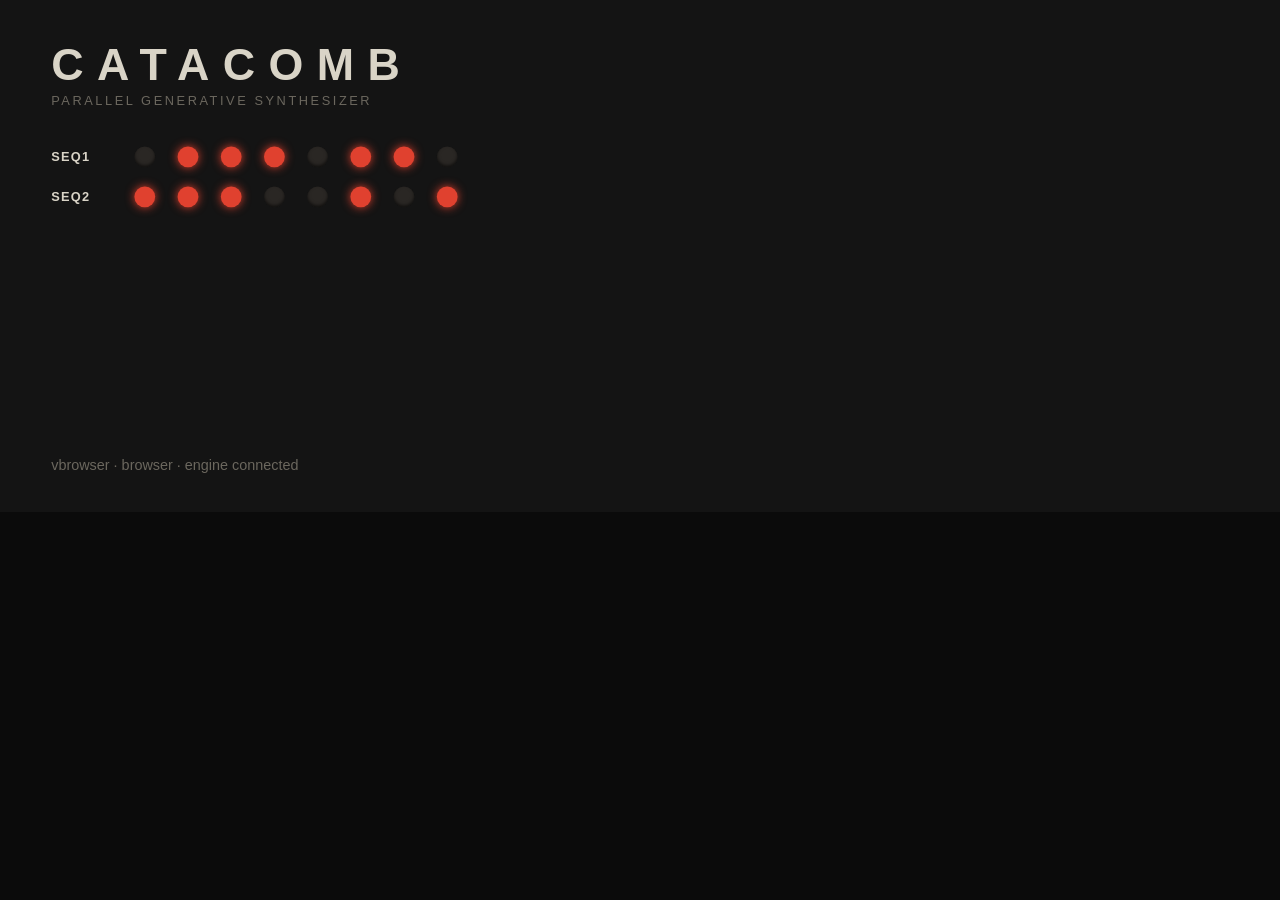
==== ui/index.html @ f850d0b9 "Catacomb M0+M1: AU skeleton, sequencer engine and panel combos with tests Co-Authored-By: Claude Opu" ====
<!doctype html>
<html lang="en">
<head>
  <meta charset="utf-8">
  <meta name="viewport" content="width=device-width, initial-scale=1">
  <title>Catacomb</title>
  <link rel="stylesheet" href="style.css">
</head>
<body>
  <main id="panel">
    <header>
      <h1>CATACOMB</h1>
      <p class="sub">parallel generative synthesizer</p>
    </header>
    <section class="bits">
      <div class="row"><span class="label">SEQ1</span><div class="leds" id="seq1"></div></div>
      <div class="row"><span class="label">SEQ2</span><div class="leds" id="seq2"></div></div>
    </section>
    <footer id="status">connecting…</footer>
  </main>
  <script type="module" src="src/main.js"></script>
</body>
</html>
---- ui/style.css ----
:root {
  --panel: #141414;
  --ink: #d9d4c7;
  --dim: #6b675e;
  --led-off: #2a2724;
  --led-on: #e0412f;
}

html, body {
  margin: 0;
  height: 100%;
  background: #0b0b0b;
  color: var(--ink);
  font-family: "Helvetica Neue", Arial, sans-serif;
  overflow: hidden;
}

/* The panel is laid out at 1600 × 640 and scaled to the window (main.js). */
#panel {
  position: absolute;
  left: 0;
  top: 0;
  width: 1600px;
  height: 640px;
  transform-origin: 0 0;
  background: var(--panel);
  box-sizing: border-box;
  padding: 48px 64px;
  display: flex;
  flex-direction: column;
  gap: 48px;
}

h1 {
  margin: 0;
  font-size: 56px;
  letter-spacing: 0.3em;
  font-weight: 800;
}

.sub {
  margin: 4px 0 0;
  color: var(--dim);
  letter-spacing: 0.2em;
  text-transform: uppercase;
}

.bits { display: flex; flex-direction: column; gap: 24px; }
.row { display: flex; align-items: center; gap: 24px; }
.label { width: 80px; font-weight: 700; letter-spacing: 0.1em; }
.leds { display: flex; gap: 28px; }
.led {
  width: 26px;
  height: 26px;
  border-radius: 50%;
  background: var(--led-off);
  box-shadow: inset 0 -2px 4px rgba(0, 0, 0, 0.6);
}
.led.on { background: var(--led-on); box-shadow: 0 0 12px var(--led-on); }

footer { margin-top: auto; color: var(--dim); font-size: 18px; }
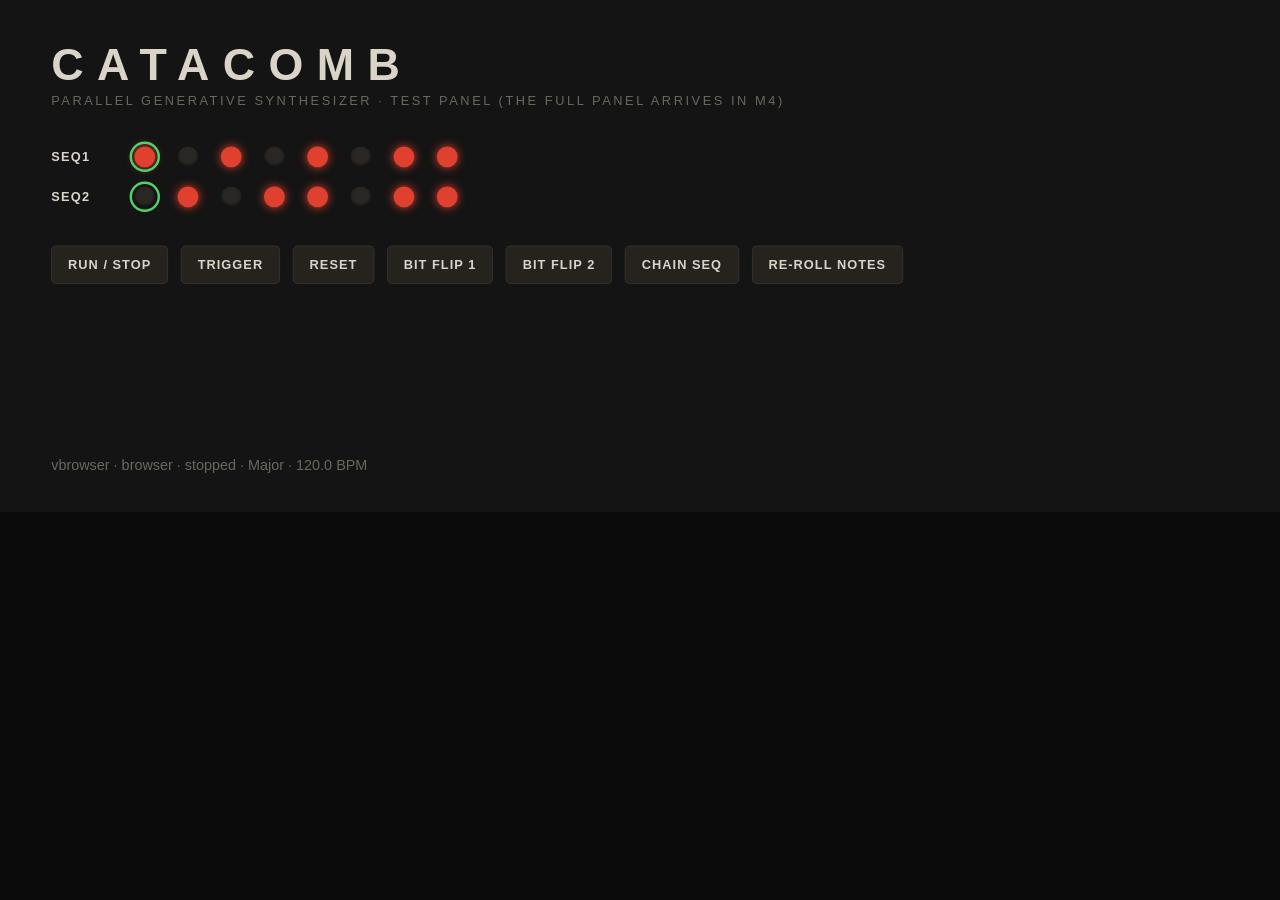
==== commit 80de1bbc: "M3: plugin layer — host parameters, clock locked to Logic's grid, MIDI, saved state - Every engine k" ====
--- a/ui/index.html
+++ b/ui/index.html
@@ -10,11 +10,20 @@
   <main id="panel">
     <header>
       <h1>CATACOMB</h1>
-      <p class="sub">parallel generative synthesizer</p>
+      <p class="sub">parallel generative synthesizer · test panel (the full panel arrives in M4)</p>
     </header>
     <section class="bits">
       <div class="row"><span class="label">SEQ1</span><div class="leds" id="seq1"></div></div>
       <div class="row"><span class="label">SEQ2</span><div class="leds" id="seq2"></div></div>
+    </section>
+    <section class="buttons">
+      <button data-button="RunStop">RUN / STOP</button>
+      <button data-button="Trigger">TRIGGER</button>
+      <button data-button="Reset">RESET</button>
+      <button data-button="Flip1">BIT FLIP 1</button>
+      <button data-button="Flip2">BIT FLIP 2</button>
+      <button data-button="Chain">CHAIN SEQ</button>
+      <button data-action="reroll">RE-ROLL NOTES</button>
     </section>
     <footer id="status">connecting…</footer>
   </main>
--- a/ui/style.css
+++ b/ui/style.css
@@ -59,3 +59,19 @@
 .led.on { background: var(--led-on); box-shadow: 0 0 12px var(--led-on); }
 
 footer { margin-top: auto; color: var(--dim); font-size: 18px; }
+
+.led.play { outline: 3px solid #4fd16b; outline-offset: 3px; }
+.led.out { opacity: 0.25; }
+
+.buttons { display: flex; gap: 16px; flex-wrap: wrap; }
+.buttons button {
+  font: 700 16px "Helvetica Neue", Arial, sans-serif;
+  letter-spacing: 0.08em;
+  color: var(--ink);
+  background: #26231f;
+  border: 1px solid #3a3631;
+  border-radius: 6px;
+  padding: 14px 20px;
+  cursor: pointer;
+}
+.buttons button:active { background: #3a3631; }
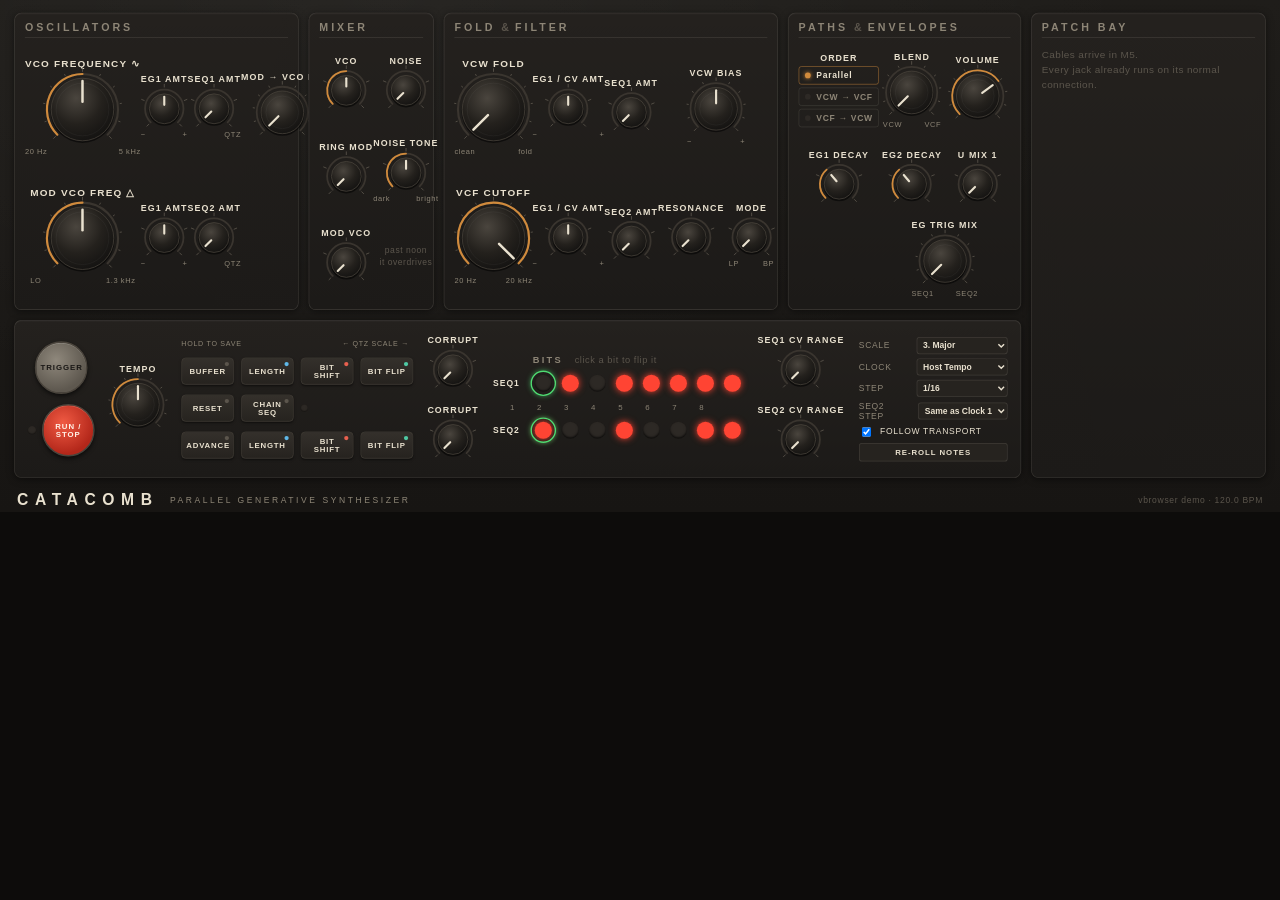
==== commit edb4df5c: "M4: the panel — knobs, ORDER, sequencer keys with hardware combos, LED feedback Own basalt-and-bone " ====
--- a/ui/index.html
+++ b/ui/index.html
@@ -7,25 +7,138 @@
   <link rel="stylesheet" href="style.css">
 </head>
 <body>
+  <!--
+    The panel is laid out at 1800 × 720 and scaled to the window (main.js).
+    Controls are declared here and built by main.js:
+      data-param  a host parameter id (Params.h / Parameters.h)
+      data-size   L / M / S knob
+      data-lo/hi  scale legends under the knob
+  -->
   <main id="panel">
-    <header>
-      <h1>CATACOMB</h1>
-      <p class="sub">parallel generative synthesizer · test panel (the full panel arrives in M4)</p>
-    </header>
-    <section class="bits">
-      <div class="row"><span class="label">SEQ1</span><div class="leds" id="seq1"></div></div>
-      <div class="row"><span class="label">SEQ2</span><div class="leds" id="seq2"></div></div>
+    <div class="top">
+      <section class="sec osc">
+        <h2>Oscillators</h2>
+        <div class="grid osc-grid">
+          <div class="ctl" data-param="vcoFreq" data-size="L" data-label="VCO Frequency ∿" data-lo="20 Hz" data-hi="5 kHz"></div>
+          <div class="ctl" data-param="vcoEg1Amt" data-size="S" data-label="EG1 Amt" data-lo="−" data-hi="+"></div>
+          <div class="ctl" data-param="vcoSeq1Amt" data-size="S" data-label="SEQ1 Amt" data-hi="QTZ"></div>
+          <div class="ctl" data-param="fmAmt" data-size="M" data-label="Mod → VCO FM"></div>
+          <div class="ctl" data-param="mvcoFreq" data-size="L" data-label="Mod VCO Freq △" data-lo="LO" data-hi="1.3 kHz"></div>
+          <div class="ctl" data-param="mvcoEg1Amt" data-size="S" data-label="EG1 Amt" data-lo="−" data-hi="+"></div>
+          <div class="ctl" data-param="mvcoSeq2Amt" data-size="S" data-label="SEQ2 Amt" data-hi="QTZ"></div>
+          <div class="spacer"></div>
+        </div>
+      </section>
+
+      <section class="sec mix">
+        <h2>Mixer</h2>
+        <div class="grid mix-grid">
+          <div class="ctl" data-param="vcoLvl" data-size="S" data-label="VCO"></div>
+          <div class="ctl" data-param="noiseLvl" data-size="S" data-label="Noise"></div>
+          <div class="ctl" data-param="ringLvl" data-size="S" data-label="Ring Mod"></div>
+          <div class="ctl" data-param="noiseTone" data-size="S" data-label="Noise Tone" data-lo="dark" data-hi="bright"></div>
+          <div class="ctl" data-param="mvcoLvl" data-size="S" data-label="Mod VCO"></div>
+          <div class="note">past noon<br>it overdrives</div>
+        </div>
+      </section>
+
+      <section class="sec shape">
+        <h2>Fold <span class="amp">&amp;</span> Filter</h2>
+        <div class="grid shape-grid">
+          <div class="ctl" data-param="fold" data-size="L" data-label="VCW Fold" data-lo="clean" data-hi="fold"></div>
+          <div class="ctl" data-param="foldEg1Amt" data-size="S" data-label="EG1 / CV Amt" data-lo="−" data-hi="+"></div>
+          <div class="ctl" data-param="foldSeq1Amt" data-size="S" data-label="SEQ1 Amt"></div>
+          <div class="ctl" data-param="bias" data-size="M" data-label="VCW Bias" data-lo="−" data-hi="+"></div>
+          <div class="ctl" data-param="cutoff" data-size="L" data-label="VCF Cutoff" data-lo="20 Hz" data-hi="20 kHz"></div>
+          <div class="ctl" data-param="cutoffEg1Amt" data-size="S" data-label="EG1 / CV Amt" data-lo="−" data-hi="+"></div>
+          <div class="ctl" data-param="cutoffSeq2Amt" data-size="S" data-label="SEQ2 Amt"></div>
+          <div class="pair">
+            <div class="ctl" data-param="resonance" data-size="S" data-label="Resonance"></div>
+            <div class="ctl" data-param="filterMode" data-size="S" data-label="Mode" data-lo="LP" data-hi="BP"></div>
+          </div>
+        </div>
+      </section>
+
+      <section class="sec out">
+        <h2>Paths <span class="amp">&amp;</span> Envelopes</h2>
+        <div class="grid out-grid">
+          <div class="order" data-param="order" title="ORDER: how the wavefolder (VCW) and filter (VCF) paths are joined">
+            <div class="order-title">Order</div>
+          </div>
+          <div class="ctl" data-param="blend" data-size="M" data-label="Blend" data-lo="VCW" data-hi="VCF"></div>
+          <div class="ctl" data-param="volume" data-size="M" data-label="Volume"></div>
+          <div class="ctl" data-param="eg1Decay" data-size="S" data-label="EG1 Decay"></div>
+          <div class="ctl" data-param="eg2Decay" data-size="S" data-label="EG2 Decay"></div>
+          <div class="ctl" data-param="umix1Lvl" data-size="S" data-label="U Mix 1"></div>
+          <div class="ctl wide" data-param="egTrigMix" data-size="M" data-label="EG Trig Mix" data-lo="SEQ1" data-hi="SEQ2"></div>
+        </div>
+      </section>
+    </div>
+
+    <section class="sec seq">
+      <div class="transport">
+        <button class="pad round" data-button="Trigger" title="TRIGGER: fire both envelopes">Trigger</button>
+        <div class="run">
+          <span class="lamp" id="runLamp"></span>
+          <button class="pad round red" data-button="RunStop" title="RUN / STOP the sequencers (they don't reset)">Run / Stop</button>
+        </div>
+      </div>
+      <div class="ctl tempo" data-param="tempo" data-size="M" data-label="Tempo"></div>
+
+      <div class="keys">
+        <div class="keys-head"><span>hold to save</span><span class="qtz">← qtz scale →</span></div>
+        <button class="key" data-button="Buffer" title="BUFFER: tap to recall the saved pattern, hold 1 s to save. Hold with RESET 1 s to clear.">Buffer</button>
+        <button class="key c1" data-button="Length1" title="LENGTH 1: shorten SEQ1 (8 → 1 → 8). + RESET: back to 8. With BIT SHIFT 1: previous scale.">Length</button>
+        <button class="key c2" data-button="Shift1" title="BIT SHIFT 1: rotate SEQ1 right. Hold as a modifier: + RESET undo, + ADVANCE move the write head, + LENGTH / BIT FLIP change the scale.">Bit Shift</button>
+        <button class="key c3" data-button="Flip1" title="BIT FLIP 1: flip SEQ1's bit at the write head (hold: every step).">Bit Flip</button>
+        <button class="key" data-button="Reset" title="RESET: both play heads to bit 1">Reset</button>
+        <button class="key" data-button="Chain" title="CHAIN SEQ: one 16-step loop">Chain Seq</button>
+        <span class="lamp small" id="chainLamp"></span>
+        <span></span>
+        <button class="key" data-button="Advance" title="ADVANCE: step both heads (while stopped)">Advance</button>
+        <button class="key c1" data-button="Length2" title="LENGTH 2: shorten SEQ2. With BIT SHIFT 2: slower clock division.">Length</button>
+        <button class="key c2" data-button="Shift2" title="BIT SHIFT 2: rotate SEQ2 right (chained: offset SEQ2's play head).">Bit Shift</button>
+        <button class="key c3" data-button="Flip2" title="BIT FLIP 2: flip SEQ2's bit at the write head. With BIT SHIFT 2: faster clock division.">Bit Flip</button>
+      </div>
+
+      <div class="stack">
+        <div class="ctl" data-param="corrupt1" data-size="S" data-label="Corrupt"></div>
+        <div class="ctl" data-param="corrupt2" data-size="S" data-label="Corrupt"></div>
+      </div>
+
+      <div class="bits">
+        <div class="bits-title">Bits <span class="hint">click a bit to flip it</span></div>
+        <div class="bit-row"><span class="row-name">SEQ1</span><div class="leds" id="leds1"></div></div>
+        <div class="bit-nums"><span></span><div class="nums"><i>1</i><i>2</i><i>3</i><i>4</i><i>5</i><i>6</i><i>7</i><i>8</i></div></div>
+        <div class="bit-row"><span class="row-name">SEQ2</span><div class="leds" id="leds2"></div></div>
+      </div>
+
+      <div class="stack">
+        <div class="ctl" data-param="cvRange1" data-size="S" data-label="SEQ1 CV Range"></div>
+        <div class="ctl" data-param="cvRange2" data-size="S" data-label="SEQ2 CV Range"></div>
+      </div>
+
+      <div class="settings">
+        <label>Scale <select id="scale"></select></label>
+        <label>Clock <select data-param="clockSource"></select></label>
+        <label>Step <select data-param="clockDiv"></select></label>
+        <label>SEQ2 step <select data-param="clock2Div"></select></label>
+        <label class="check"><input type="checkbox" data-param="followTransport"> Follow transport</label>
+        <button class="small-btn" id="reroll" title="New random voltages for every bit that's on (rhythm kept)">Re-roll notes</button>
+      </div>
     </section>
-    <section class="buttons">
-      <button data-button="RunStop">RUN / STOP</button>
-      <button data-button="Trigger">TRIGGER</button>
-      <button data-button="Reset">RESET</button>
-      <button data-button="Flip1">BIT FLIP 1</button>
-      <button data-button="Flip2">BIT FLIP 2</button>
-      <button data-button="Chain">CHAIN SEQ</button>
-      <button data-action="reroll">RE-ROLL NOTES</button>
-    </section>
-    <footer id="status">connecting…</footer>
+
+    <aside class="sec bay">
+      <h2>Patch Bay</h2>
+      <p class="bay-note">Cables arrive in M5.<br>Every jack already runs on its normal connection.</p>
+    </aside>
+
+    <footer>
+      <span class="brand">CATACOMB</span>
+      <span class="tag">parallel generative synthesizer</span>
+      <span id="status"></span>
+    </footer>
+    <div id="readout" hidden></div>
   </main>
   <script type="module" src="src/main.js"></script>
 </body>
--- a/ui/style.css
+++ b/ui/style.css
@@ -1,77 +1,315 @@
+/* Catacomb — a basalt slab with bone-white engraving. Laid out at 1800 × 720 and
+   scaled to the window by main.js. */
+
 :root {
-  --panel: #141414;
-  --ink: #d9d4c7;
-  --dim: #6b675e;
-  --led-off: #2a2724;
-  --led-on: #e0412f;
+  --bg: #0d0c0b;
+  --slab: #1c1a18;
+  --slab-hi: #24211e;
+  --ink: #e9e1cf;
+  --dim: #8d8576;
+  --faint: #5b554c;
+  --line: rgba(233, 225, 207, 0.13);
+  --accent: #d08a3c;
+  --led-off: #2d2925;
+  --led-red: #ff4433;
+  --led-green: #4fdc72;
+  --led-amber: #ffb340;
+  --cond: "Avenir Next Condensed", "DIN Condensed", "Helvetica Neue", Arial, sans-serif;
 }
 
 html, body {
   margin: 0;
   height: 100%;
-  background: #0b0b0b;
-  color: var(--ink);
-  font-family: "Helvetica Neue", Arial, sans-serif;
+  background: var(--bg);
+  color: var(--ink);
+  font-family: var(--cond);
   overflow: hidden;
-}
-
-/* The panel is laid out at 1600 × 640 and scaled to the window (main.js). */
+  user-select: none;
+  -webkit-user-select: none;
+}
+
 #panel {
   position: absolute;
   left: 0;
   top: 0;
-  width: 1600px;
-  height: 640px;
+  width: 1800px;
+  height: 720px;
   transform-origin: 0 0;
-  background: var(--panel);
   box-sizing: border-box;
-  padding: 48px 64px;
+  padding: 18px 20px 0;
+  background:
+    radial-gradient(ellipse at 30% 0%, rgba(255, 255, 255, 0.04), transparent 60%),
+    linear-gradient(180deg, #1f1d1a, #171513);
+  display: grid;
+  grid-template-columns: 1fr 330px;
+  grid-template-rows: 418px 1fr 34px;
+  grid-template-areas: "top bay" "seq bay" "foot foot";
+  gap: 14px 14px;
+}
+
+/* ---- Sections ---------------------------------------------------------------------- */
+.top { grid-area: top; display: flex; gap: 14px; }
+.sec {
+  background: linear-gradient(180deg, var(--slab-hi), var(--slab));
+  border: 1px solid var(--line);
+  border-radius: 10px;
+  box-shadow: inset 0 1px 0 rgba(255, 255, 255, 0.04), 0 2px 10px rgba(0, 0, 0, 0.5);
+  padding: 10px 14px 12px;
+  box-sizing: border-box;
+  position: relative;
+}
+h2 {
+  margin: 0 0 6px;
+  font-size: 15px;
+  font-weight: 700;
+  letter-spacing: 0.28em;
+  text-transform: uppercase;
+  color: var(--dim);
+  border-bottom: 1px solid var(--line);
+  padding-bottom: 6px;
+}
+h2 .amp { letter-spacing: 0; color: var(--faint); }
+
+.osc { width: 400px; }
+.mix { width: 176px; }
+.shape { width: 470px; }
+.out { flex: 1; }
+
+.grid { display: grid; align-items: center; justify-items: center; }
+.osc-grid { grid-template-columns: 1.6fr 1fr 1fr 1.2fr; grid-template-rows: 1fr 1fr; height: 362px; }
+.mix-grid { grid-template-columns: 1fr 1fr; grid-template-rows: repeat(3, 1fr); height: 362px; }
+.shape-grid { grid-template-columns: 1.6fr 1fr 1fr 1.2fr; grid-template-rows: 1fr 1fr; height: 362px; }
+.out-grid { grid-template-columns: 1fr 1fr 1fr; grid-template-rows: 1.2fr 1fr 1fr; height: 362px; }
+.out-grid .wide { grid-column: 2 / span 2; }
+.pair { display: flex; gap: 6px; }
+.note { font-size: 12px; color: var(--faint); text-align: center; letter-spacing: 0.06em; line-height: 1.3; }
+
+/* ---- Knobs --------------------------------------------------------------------------- */
+.ctl { display: flex; flex-direction: column; align-items: center; gap: 2px; }
+.ctl .label {
+  font-size: 12.5px;
+  font-weight: 600;
+  letter-spacing: 0.12em;
+  text-transform: uppercase;
+  white-space: nowrap;
+}
+.ctl[data-size="L"] .label { font-size: 14px; }
+.knob { position: relative; cursor: ns-resize; touch-action: none; }
+.knob svg { display: block; overflow: visible; }
+.knob .track { fill: none; stroke: #3a352f; stroke-linecap: round; }
+.knob .value { fill: none; stroke: var(--accent); stroke-linecap: round; }
+.knob .tick { stroke: var(--faint); stroke-width: 1.2; }
+.knob .pointer { stroke: var(--ink); stroke-linecap: round; }
+.knob:hover .track { stroke: #4a443c; }
+.legend {
   display: flex;
-  flex-direction: column;
-  gap: 48px;
-}
-
-h1 {
-  margin: 0;
-  font-size: 56px;
-  letter-spacing: 0.3em;
-  font-weight: 800;
-}
-
-.sub {
-  margin: 4px 0 0;
+  justify-content: space-between;
+  width: 100%;
+  min-width: 56px;
+  font-size: 10.5px;
   color: var(--dim);
-  letter-spacing: 0.2em;
-  text-transform: uppercase;
-}
-
-.bits { display: flex; flex-direction: column; gap: 24px; }
-.row { display: flex; align-items: center; gap: 24px; }
-.label { width: 80px; font-weight: 700; letter-spacing: 0.1em; }
-.leds { display: flex; gap: 28px; }
+  letter-spacing: 0.08em;
+  margin-top: -4px;
+}
+
+/* ---- ORDER switch ------------------------------------------------------------------------ */
+.order { display: flex; flex-direction: column; gap: 4px; align-items: stretch; }
+.order-title { font-size: 12.5px; font-weight: 600; letter-spacing: 0.12em; text-transform: uppercase; text-align: center; }
+.order button {
+  font: 600 12px var(--cond);
+  letter-spacing: 0.08em;
+  color: var(--dim);
+  background: transparent;
+  border: 1px solid var(--line);
+  border-radius: 4px;
+  padding: 5px 8px;
+  white-space: nowrap;
+  cursor: pointer;
+  display: flex;
+  align-items: center;
+  gap: 8px;
+}
+.order button::before {
+  content: "";
+  width: 8px;
+  height: 8px;
+  border-radius: 50%;
+  background: var(--led-off);
+}
+.order button.on { color: var(--ink); border-color: rgba(208, 138, 60, 0.6); }
+.order button.on::before { background: var(--accent); box-shadow: 0 0 6px var(--accent); }
+
+/* ---- Sequencer strip ----------------------------------------------------------------------- */
+.seq {
+  grid-area: seq;
+  display: flex;
+  align-items: center;
+  gap: 20px;
+  padding: 10px 18px;
+}
+.transport { display: flex; flex-direction: column; gap: 14px; align-items: center; }
+.run { display: flex; align-items: center; gap: 8px; }
+.pad {
+  font: 700 11px var(--cond);
+  letter-spacing: 0.12em;
+  text-transform: uppercase;
+  color: var(--ink);
+  cursor: pointer;
+}
+.pad.round {
+  width: 74px;
+  height: 74px;
+  border-radius: 50%;
+  border: 2px solid #4a443c;
+  background: radial-gradient(circle at 40% 35%, #8f887c, #5e584f 70%);
+  box-shadow: 0 3px 6px rgba(0, 0, 0, 0.6), inset 0 1px 0 rgba(255, 255, 255, 0.2);
+  color: #1a1816;
+}
+.pad.round.red { background: radial-gradient(circle at 40% 35%, #f05a43, #b3271a 70%); color: #fff2e8; }
+.pad.round:active, .pad.round.held { transform: translateY(1px); filter: brightness(0.85); }
+
+.lamp {
+  width: 12px;
+  height: 12px;
+  border-radius: 50%;
+  background: var(--led-off);
+  box-shadow: inset 0 -1px 2px rgba(0, 0, 0, 0.6);
+}
+.lamp.on { background: var(--led-green); box-shadow: 0 0 8px var(--led-green); }
+.lamp.small { width: 10px; height: 10px; justify-self: start; }
+
+.keys {
+  display: grid;
+  grid-template-columns: repeat(4, 74px);
+  grid-template-rows: 18px repeat(3, 44px);
+  gap: 8px 10px;
+  align-items: center;
+  justify-items: center;
+}
+.keys-head { grid-column: 1 / -1; display: flex; justify-content: space-between; width: 100%; font-size: 10px; color: var(--dim); letter-spacing: 0.1em; text-transform: uppercase; }
+.keys-head .qtz { margin-right: 6px; }
+.key {
+  width: 74px;
+  height: 38px;
+  border-radius: 6px;
+  border: 1px solid #423d36;
+  background: linear-gradient(180deg, #34302b, #26231f);
+  color: var(--ink);
+  font: 700 11px var(--cond);
+  letter-spacing: 0.1em;
+  text-transform: uppercase;
+  cursor: pointer;
+  position: relative;
+  box-shadow: 0 2px 3px rgba(0, 0, 0, 0.5);
+}
+.key::after {
+  content: "";
+  position: absolute;
+  top: 5px;
+  right: 6px;
+  width: 6px;
+  height: 6px;
+  border-radius: 50%;
+  background: var(--faint);
+}
+.key.c1::after { background: #5fb8e8; }
+.key.c2::after { background: #e8604f; }
+.key.c3::after { background: #4fc9a4; }
+.key:active, .key.held { background: linear-gradient(180deg, #26231f, #34302b); transform: translateY(1px); }
+
+.stack { display: flex; flex-direction: column; gap: 18px; }
+.tempo { align-self: center; }
+
+.bits { display: grid; grid-template-rows: 22px 46px 20px 46px; align-items: center; }
+.bits-title { font-size: 13px; font-weight: 700; letter-spacing: 0.24em; text-transform: uppercase; color: var(--dim); padding-left: 56px; }
+.bits-title .hint { letter-spacing: 0.06em; text-transform: none; font-weight: 500; color: var(--faint); margin-left: 10px; }
+.bit-row, .bit-nums { display: flex; align-items: center; gap: 12px; }
+.row-name { width: 44px; font-size: 12px; font-weight: 700; letter-spacing: 0.12em; }
+.leds, .nums { display: grid; grid-template-columns: repeat(8, 30px); gap: 8px; }
+.nums i { font-style: normal; font-size: 11px; color: var(--dim); text-align: center; }
 .led {
-  width: 26px;
-  height: 26px;
+  width: 24px;
+  height: 24px;
+  margin: 0 auto;
   border-radius: 50%;
   background: var(--led-off);
-  box-shadow: inset 0 -2px 4px rgba(0, 0, 0, 0.6);
-}
-.led.on { background: var(--led-on); box-shadow: 0 0 12px var(--led-on); }
-
-footer { margin-top: auto; color: var(--dim); font-size: 18px; }
-
-.led.play { outline: 3px solid #4fd16b; outline-offset: 3px; }
-.led.out { opacity: 0.25; }
-
-.buttons { display: flex; gap: 16px; flex-wrap: wrap; }
-.buttons button {
-  font: 700 16px "Helvetica Neue", Arial, sans-serif;
-  letter-spacing: 0.08em;
+  box-shadow: inset 0 -2px 3px rgba(0, 0, 0, 0.7);
+  cursor: pointer;
+  position: relative;
+}
+.led.out { opacity: 0.28; }
+.led.red { background: var(--led-red); box-shadow: 0 0 10px var(--led-red); }
+.led.green { background: var(--led-green); box-shadow: 0 0 10px var(--led-green); }
+.led.amber { background: var(--led-amber); box-shadow: 0 0 10px var(--led-amber); }
+.led.play::after {
+  content: "";
+  position: absolute;
+  inset: -6px;
+  border-radius: 50%;
+  border: 2px solid var(--led-green);
+  box-shadow: 0 0 8px rgba(79, 220, 114, 0.6);
+}
+.led.write::before {
+  content: "";
+  position: absolute;
+  inset: -6px;
+  border-radius: 50%;
+  border: 2px dashed var(--led-red);
+  animation: blink 0.5s steps(2, jump-none) infinite;
+}
+@keyframes blink { 50% { opacity: 0.15; } }
+
+.settings { display: grid; grid-template-columns: 1fr; gap: 6px; font-size: 12px; letter-spacing: 0.08em; text-transform: uppercase; color: var(--dim); min-width: 190px; }
+.settings label { display: flex; justify-content: space-between; align-items: center; gap: 10px; }
+.settings select {
+  font: 600 12px var(--cond);
   color: var(--ink);
   background: #26231f;
-  border: 1px solid #3a3631;
-  border-radius: 6px;
-  padding: 14px 20px;
-  cursor: pointer;
-}
-.buttons button:active { background: #3a3631; }
+  border: 1px solid var(--line);
+  border-radius: 4px;
+  padding: 3px 4px;
+  width: 128px;
+}
+.settings .check { justify-content: flex-start; color: var(--ink); }
+.small-btn {
+  font: 700 11px var(--cond);
+  letter-spacing: 0.12em;
+  text-transform: uppercase;
+  color: var(--ink);
+  background: #26231f;
+  border: 1px solid var(--line);
+  border-radius: 4px;
+  padding: 6px;
+  cursor: pointer;
+}
+.small-btn:active { background: #3a3631; }
+
+/* ---- Patch bay (M5) ------------------------------------------------------------------------ */
+.bay { grid-area: bay; }
+.bay-note { color: var(--faint); font-size: 14px; line-height: 1.5; letter-spacing: 0.04em; }
+
+/* ---- Footer / readout ----------------------------------------------------------------------- */
+footer {
+  grid-area: foot;
+  display: flex;
+  align-items: center;
+  gap: 16px;
+  padding: 0 4px;
+}
+.brand { font-size: 22px; font-weight: 800; letter-spacing: 0.42em; }
+.tag { font-size: 12px; color: var(--dim); letter-spacing: 0.3em; text-transform: uppercase; }
+#status { margin-left: auto; font-size: 12px; color: var(--faint); letter-spacing: 0.08em; }
+
+#readout {
+  position: absolute;
+  z-index: 10;
+  pointer-events: none;
+  padding: 4px 8px;
+  border-radius: 4px;
+  background: rgba(10, 9, 8, 0.92);
+  border: 1px solid var(--line);
+  font: 600 13px var(--cond);
+  letter-spacing: 0.04em;
+  white-space: nowrap;
+  transform: translate(-50%, -100%);
+}
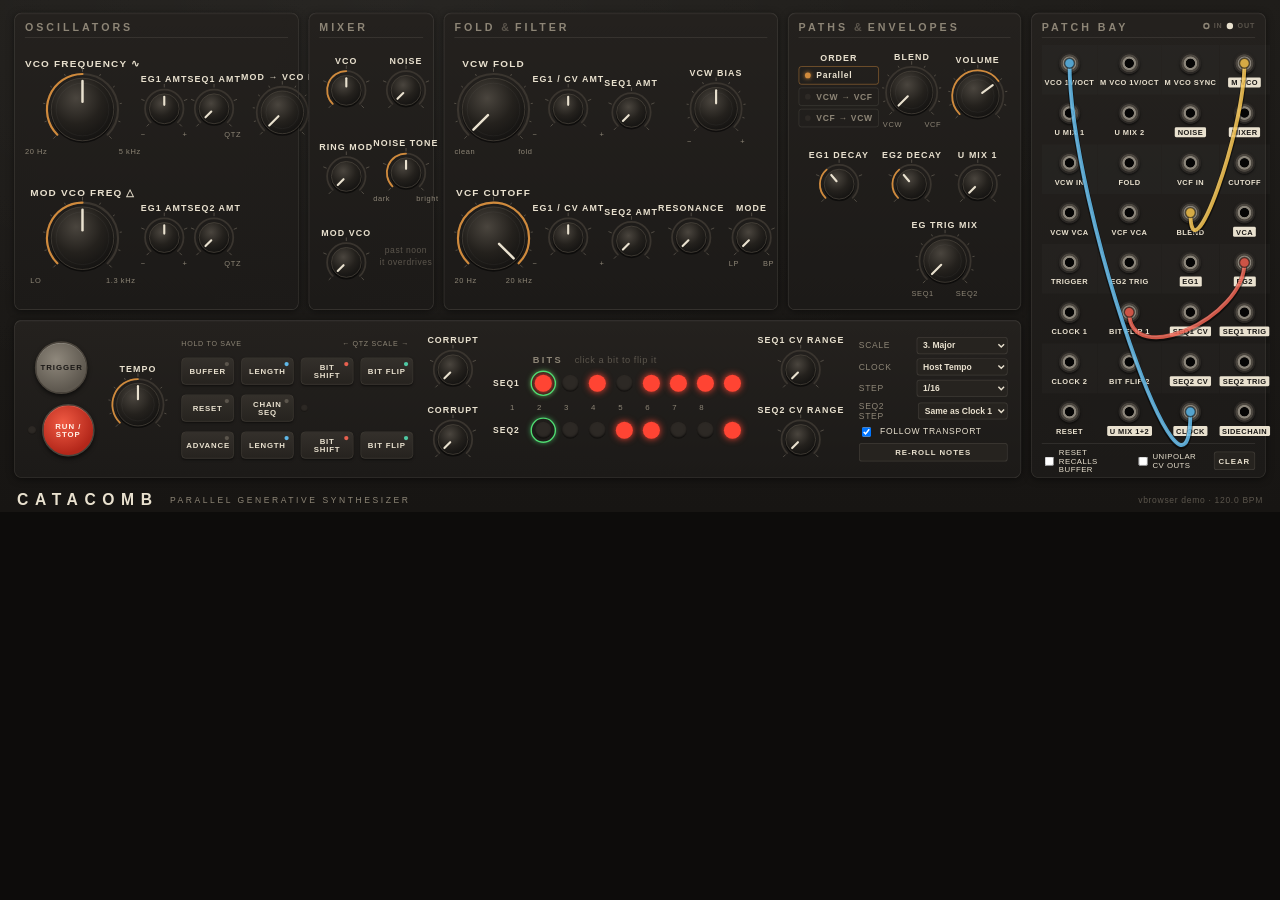
==== commit 78c6c191: "M5: patch bay — cables, sidechain jack, global settings - 32 jacks in our own arrangement; drag to p" ====
--- a/ui/index.html
+++ b/ui/index.html
@@ -129,8 +129,13 @@
     </section>
 
     <aside class="sec bay">
-      <h2>Patch Bay</h2>
-      <p class="bay-note">Cables arrive in M5.<br>Every jack already runs on its normal connection.</p>
+      <h2>Patch Bay <span class="key-legend"><i class="dot in"></i>in <i class="dot out"></i>out</span></h2>
+      <div id="bay"></div>
+      <div class="bay-foot">
+        <label class="check"><input type="checkbox" data-param="resetRecallsBuffer"> Reset recalls buffer</label>
+        <label class="check"><input type="checkbox" data-param="cvOutUnipolar"> Unipolar CV outs</label>
+        <button class="small-btn" id="clearCables" title="Remove every cable (all jacks back on their normals)">Clear</button>
+      </div>
     </aside>
 
     <footer>
@@ -139,6 +144,7 @@
       <span id="status"></span>
     </footer>
     <div id="readout" hidden></div>
+    <div id="tip" hidden><b></b><span></span></div>
   </main>
   <script type="module" src="src/main.js"></script>
 </body>
--- a/ui/style.css
+++ b/ui/style.css
@@ -284,9 +284,58 @@
 }
 .small-btn:active { background: #3a3631; }
 
-/* ---- Patch bay (M5) ------------------------------------------------------------------------ */
-.bay { grid-area: bay; }
-.bay-note { color: var(--faint); font-size: 14px; line-height: 1.5; letter-spacing: 0.04em; }
+/* ---- Patch bay ------------------------------------------------------------------------------ */
+.bay { grid-area: bay; display: flex; flex-direction: column; }
+.key-legend { float: right; font-size: 10px; letter-spacing: 0.12em; color: var(--faint); display: flex; gap: 6px; align-items: center; margin-top: 2px; }
+.dot { display: inline-block; width: 9px; height: 9px; border-radius: 50%; }
+.dot.in { border: 2px solid var(--dim); box-sizing: border-box; }
+.dot.out { background: var(--ink); }
+#bay { position: relative; flex: 1; }
+.jacks { display: grid; grid-template-columns: repeat(4, 1fr); grid-auto-rows: 70px; padding-top: 4px; }
+.jacks .jack-cell:nth-child(8n + 1), .jacks .jack-cell:nth-child(8n + 2),
+.jacks .jack-cell:nth-child(8n + 3), .jacks .jack-cell:nth-child(8n + 4) { background: rgba(255, 255, 255, 0.015); }
+.jack-cell { display: flex; flex-direction: column; align-items: center; justify-content: center; gap: 5px; }
+.jack {
+  width: 30px;
+  height: 30px;
+  border-radius: 50%;
+  box-sizing: border-box;
+  cursor: crosshair;
+  background: radial-gradient(circle, #050505 0 6px, #8b857a 7px 9px, #4b463f 10px 12px, #2a2724 13px);
+  box-shadow: 0 2px 3px rgba(0, 0, 0, 0.6);
+}
+.jack:hover { box-shadow: 0 0 0 3px rgba(208, 138, 60, 0.6); }
+.jack-label { font-size: 10.5px; font-weight: 700; letter-spacing: 0.06em; white-space: nowrap; padding: 1px 4px; border-radius: 2px; }
+.jack-cell.out .jack-label { background: var(--ink); color: #1a1816; }
+.jack-cell.in .jack-label { color: var(--ink); }
+svg.cables { position: absolute; inset: 0; width: 100%; height: 100%; overflow: visible; pointer-events: none; }
+.cable path { fill: none; stroke-linecap: round; }
+.cable .shadow { stroke-width: 8; transform: translate(0, 2px); }
+.cable .body { stroke-width: 5.5; }
+.cable .shine { stroke-width: 1.5; transform: translate(-1px, -1px); }
+.cable .plug { stroke: rgba(0, 0, 0, 0.6); stroke-width: 2; }
+.cable { opacity: 0.88; }
+.cable.live { opacity: 0.7; }
+.bay-foot { display: flex; align-items: center; gap: 10px; font-size: 11px; letter-spacing: 0.06em; text-transform: uppercase; color: var(--ink); padding-top: 6px; border-top: 1px solid var(--line); }
+.bay-foot .check { display: flex; align-items: center; gap: 4px; }
+.bay-foot .small-btn { margin-left: auto; }
+
+#tip {
+  position: absolute;
+  z-index: 11;
+  pointer-events: none;
+  max-width: 260px;
+  padding: 7px 10px;
+  border-radius: 5px;
+  background: rgba(10, 9, 8, 0.95);
+  border: 1px solid var(--line);
+  font: 500 12.5px var(--cond);
+  line-height: 1.35;
+  letter-spacing: 0.02em;
+  transform: translate(-100%, -50%);
+}
+#tip b { display: block; font-weight: 700; letter-spacing: 0.08em; margin-bottom: 2px; }
+#tip span { color: var(--dim); }
 
 /* ---- Footer / readout ----------------------------------------------------------------------- */
 footer {
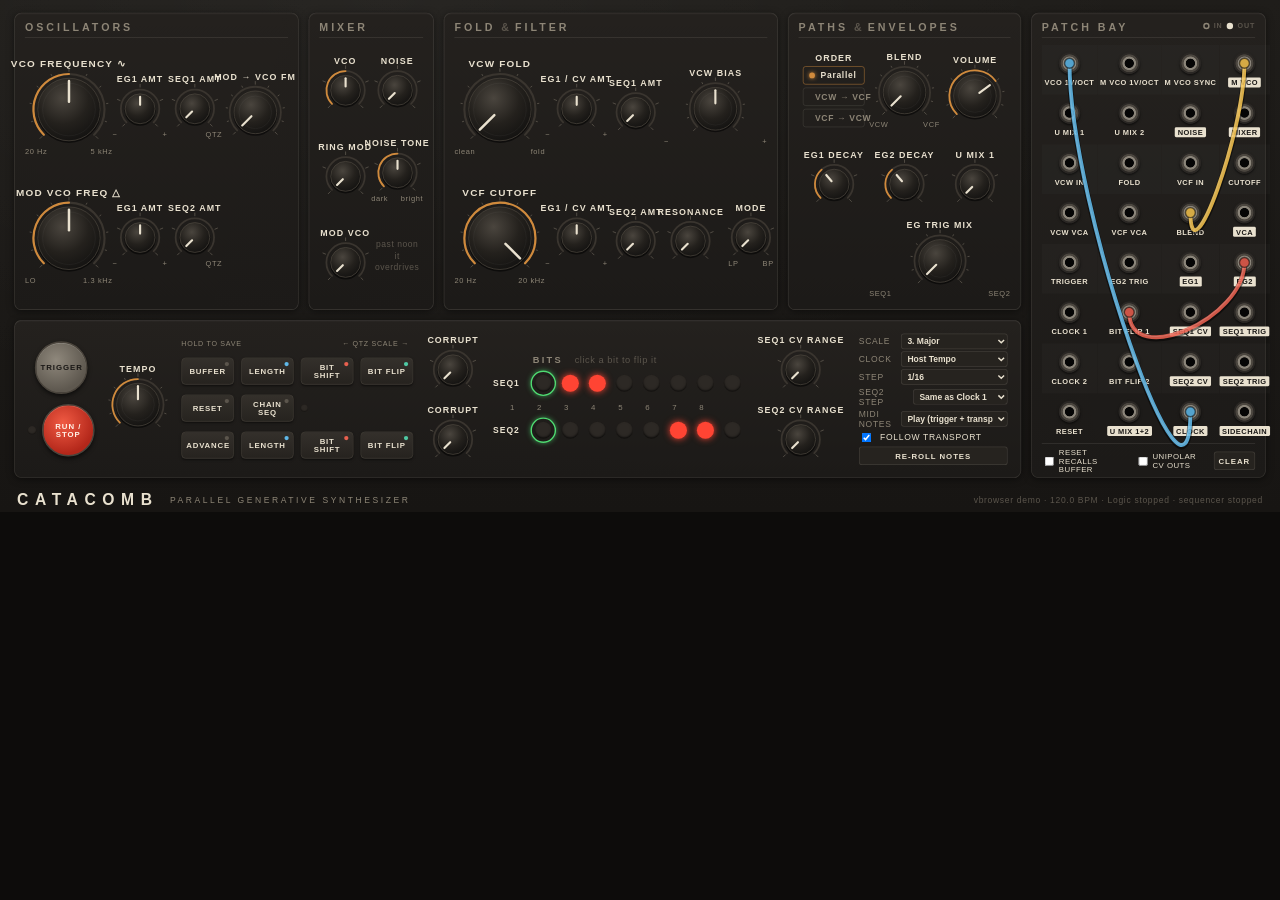
==== commit d3f9b116: "Fix the panel in Logic (WebKit) and make MIDI notes play during playback - WebKit centred script-bui" ====
--- a/ui/index.html
+++ b/ui/index.html
@@ -123,6 +123,7 @@
         <label>Clock <select data-param="clockSource"></select></label>
         <label>Step <select data-param="clockDiv"></select></label>
         <label>SEQ2 step <select data-param="clock2Div"></select></label>
+        <label>MIDI notes <select data-param="midiNotes"></select></label>
         <label class="check"><input type="checkbox" data-param="followTransport"> Follow transport</label>
         <button class="small-btn" id="reroll" title="New random voltages for every bit that's on (rhythm kept)">Re-roll notes</button>
       </div>
--- a/ui/style.css
+++ b/ui/style.css
@@ -75,17 +75,21 @@
 .shape { width: 470px; }
 .out { flex: 1; }
 
-.grid { display: grid; align-items: center; justify-items: center; }
+/* Cells fill their grid area and centre their own content. (WebKit, which Logic uses,
+   mis-centres grid items whose content is built by script — they land shifted by half
+   their size — so nothing here relies on grid item alignment.) */
+.grid { display: grid; align-items: stretch; justify-items: stretch; }
+.grid > * { min-width: 0; min-height: 0; }
 .osc-grid { grid-template-columns: 1.6fr 1fr 1fr 1.2fr; grid-template-rows: 1fr 1fr; height: 362px; }
 .mix-grid { grid-template-columns: 1fr 1fr; grid-template-rows: repeat(3, 1fr); height: 362px; }
-.shape-grid { grid-template-columns: 1.6fr 1fr 1fr 1.2fr; grid-template-rows: 1fr 1fr; height: 362px; }
+.shape-grid { grid-template-columns: 1.45fr 1fr 0.9fr 1.65fr; grid-template-rows: 1fr 1fr; height: 362px; }
 .out-grid { grid-template-columns: 1fr 1fr 1fr; grid-template-rows: 1.2fr 1fr 1fr; height: 362px; }
 .out-grid .wide { grid-column: 2 / span 2; }
-.pair { display: flex; gap: 6px; }
-.note { font-size: 12px; color: var(--faint); text-align: center; letter-spacing: 0.06em; line-height: 1.3; }
+.pair { display: flex; gap: 6px; justify-content: center; align-items: center; }
+.note { display: flex; align-items: center; justify-content: center; font-size: 12px; color: var(--faint); text-align: center; letter-spacing: 0.06em; line-height: 1.3; }
 
 /* ---- Knobs --------------------------------------------------------------------------- */
-.ctl { display: flex; flex-direction: column; align-items: center; gap: 2px; }
+.ctl { display: flex; flex-direction: column; align-items: center; justify-content: center; gap: 2px; }
 .ctl .label {
   font-size: 12.5px;
   font-weight: 600;
@@ -113,7 +117,7 @@
 }
 
 /* ---- ORDER switch ------------------------------------------------------------------------ */
-.order { display: flex; flex-direction: column; gap: 4px; align-items: stretch; }
+.order { display: flex; flex-direction: column; gap: 4px; align-items: stretch; justify-content: center; padding: 0 6px; }
 .order-title { font-size: 12.5px; font-weight: 600; letter-spacing: 0.12em; text-transform: uppercase; text-align: center; }
 .order button {
   font: 600 12px var(--cond);
@@ -259,7 +263,7 @@
 }
 @keyframes blink { 50% { opacity: 0.15; } }
 
-.settings { display: grid; grid-template-columns: 1fr; gap: 6px; font-size: 12px; letter-spacing: 0.08em; text-transform: uppercase; color: var(--dim); min-width: 190px; }
+.settings { display: grid; grid-template-columns: 1fr; gap: 3px; font-size: 12px; letter-spacing: 0.08em; text-transform: uppercase; color: var(--dim); min-width: 190px; }
 .settings label { display: flex; justify-content: space-between; align-items: center; gap: 10px; }
 .settings select {
   font: 600 12px var(--cond);
@@ -267,8 +271,8 @@
   background: #26231f;
   border: 1px solid var(--line);
   border-radius: 4px;
-  padding: 3px 4px;
-  width: 128px;
+  padding: 2px 4px;
+  width: 150px;
 }
 .settings .check { justify-content: flex-start; color: var(--ink); }
 .small-btn {
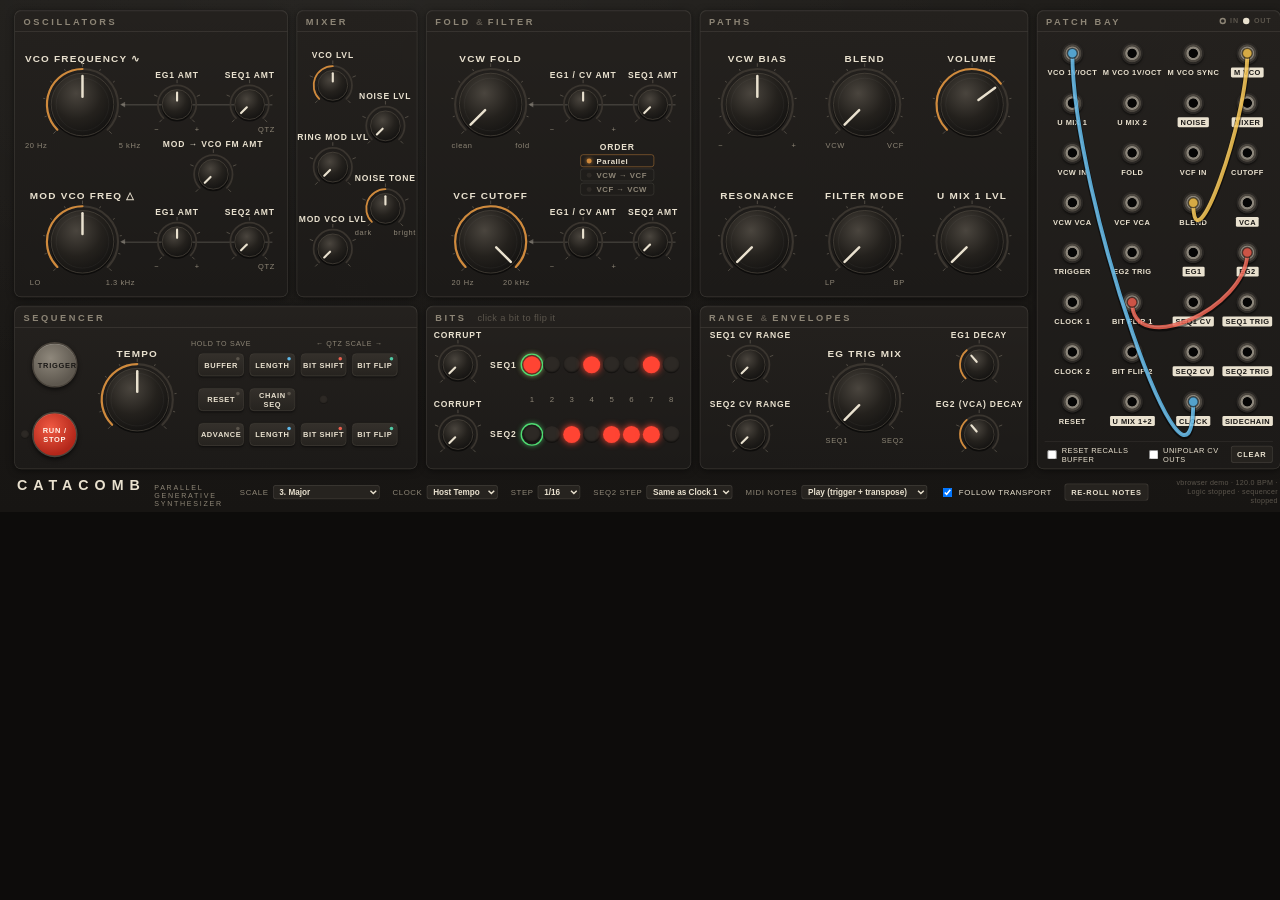
==== commit 23a4626e: "Panel: arrange controls in the instrument's modules, on a shared grid Seven modules in two rows (Osc" ====
--- a/ui/index.html
+++ b/ui/index.html
@@ -9,125 +9,110 @@
 <body>
   <!--
     The panel is laid out at 1800 × 720 and scaled to the window (main.js).
-    Controls are declared here and built by main.js:
-      data-param  a host parameter id (Params.h / Parameters.h)
-      data-size   L / M / S knob
-      data-lo/hi  scale legends under the knob
+
+    Modules follow the instrument's functional blocks. Inside a module everything is placed
+    on a grid by data-x / data-y (module coordinates):
+      .ctl     a knob, placed so the KNOB's centre is at (x, y); its label sits above
+      .place   any other element, centred on (x, y)
+      .link    a line at y from x1 to x2, tying amount knobs to the knob they modulate
+    Shared row lines — top modules: y = 132 / 230 / 325; bottom modules: y = 82 / 131 / 180.
+
+    Knob attributes: data-param (host parameter id), data-size (L / M / S), data-lo / data-hi
+    (legends under the knob).
   -->
   <main id="panel">
-    <div class="top">
-      <section class="sec osc">
+    <div class="row top">
+      <section class="sec mod" style="width: 385px">
         <h2>Oscillators</h2>
-        <div class="grid osc-grid">
-          <div class="ctl" data-param="vcoFreq" data-size="L" data-label="VCO Frequency ∿" data-lo="20 Hz" data-hi="5 kHz"></div>
-          <div class="ctl" data-param="vcoEg1Amt" data-size="S" data-label="EG1 Amt" data-lo="−" data-hi="+"></div>
-          <div class="ctl" data-param="vcoSeq1Amt" data-size="S" data-label="SEQ1 Amt" data-hi="QTZ"></div>
-          <div class="ctl" data-param="fmAmt" data-size="M" data-label="Mod → VCO FM"></div>
-          <div class="ctl" data-param="mvcoFreq" data-size="L" data-label="Mod VCO Freq △" data-lo="LO" data-hi="1.3 kHz"></div>
-          <div class="ctl" data-param="mvcoEg1Amt" data-size="S" data-label="EG1 Amt" data-lo="−" data-hi="+"></div>
-          <div class="ctl" data-param="mvcoSeq2Amt" data-size="S" data-label="SEQ2 Amt" data-hi="QTZ"></div>
-          <div class="spacer"></div>
-        </div>
+        <div class="link" data-x1="150" data-x2="362" data-y="132"></div>
+        <div class="ctl" data-x="95" data-y="132" data-param="vcoFreq" data-size="L" data-label="VCO Frequency ∿" data-lo="20 Hz" data-hi="5 kHz"></div>
+        <div class="ctl" data-x="228" data-y="132" data-param="vcoEg1Amt" data-size="S" data-label="EG1 Amt" data-lo="−" data-hi="+"></div>
+        <div class="ctl" data-x="330" data-y="132" data-param="vcoSeq1Amt" data-size="S" data-label="SEQ1 Amt" data-hi="QTZ"></div>
+        <div class="ctl" data-x="279" data-y="230" data-param="fmAmt" data-size="S" data-label="Mod → VCO FM Amt"></div>
+        <div class="link" data-x1="150" data-x2="362" data-y="325"></div>
+        <div class="ctl" data-x="95" data-y="325" data-param="mvcoFreq" data-size="L" data-label="Mod VCO Freq △" data-lo="LO" data-hi="1.3 kHz"></div>
+        <div class="ctl" data-x="228" data-y="325" data-param="mvcoEg1Amt" data-size="S" data-label="EG1 Amt" data-lo="−" data-hi="+"></div>
+        <div class="ctl" data-x="330" data-y="325" data-param="mvcoSeq2Amt" data-size="S" data-label="SEQ2 Amt" data-hi="QTZ"></div>
       </section>
 
-      <section class="sec mix">
+      <section class="sec mod" style="width: 170px" title="Each channel overdrives past noon (RING MOD stays clean)">
         <h2>Mixer</h2>
-        <div class="grid mix-grid">
-          <div class="ctl" data-param="vcoLvl" data-size="S" data-label="VCO"></div>
-          <div class="ctl" data-param="noiseLvl" data-size="S" data-label="Noise"></div>
-          <div class="ctl" data-param="ringLvl" data-size="S" data-label="Ring Mod"></div>
-          <div class="ctl" data-param="noiseTone" data-size="S" data-label="Noise Tone" data-lo="dark" data-hi="bright"></div>
-          <div class="ctl" data-param="mvcoLvl" data-size="S" data-label="Mod VCO"></div>
-          <div class="note">past noon<br>it overdrives</div>
-        </div>
+        <div class="ctl" data-x="50" data-y="105" data-param="vcoLvl" data-size="S" data-label="VCO Lvl"></div>
+        <div class="ctl" data-x="50" data-y="220" data-param="ringLvl" data-size="S" data-label="Ring Mod Lvl"></div>
+        <div class="ctl" data-x="50" data-y="335" data-param="mvcoLvl" data-size="S" data-label="Mod VCO Lvl"></div>
+        <div class="ctl" data-x="124" data-y="162" data-param="noiseLvl" data-size="S" data-label="Noise Lvl"></div>
+        <div class="ctl" data-x="124" data-y="278" data-param="noiseTone" data-size="S" data-label="Noise Tone" data-lo="dark" data-hi="bright"></div>
       </section>
 
-      <section class="sec shape">
+      <section class="sec mod" style="width: 373px">
         <h2>Fold <span class="amp">&amp;</span> Filter</h2>
-        <div class="grid shape-grid">
-          <div class="ctl" data-param="fold" data-size="L" data-label="VCW Fold" data-lo="clean" data-hi="fold"></div>
-          <div class="ctl" data-param="foldEg1Amt" data-size="S" data-label="EG1 / CV Amt" data-lo="−" data-hi="+"></div>
-          <div class="ctl" data-param="foldSeq1Amt" data-size="S" data-label="SEQ1 Amt"></div>
-          <div class="ctl" data-param="bias" data-size="M" data-label="VCW Bias" data-lo="−" data-hi="+"></div>
-          <div class="ctl" data-param="cutoff" data-size="L" data-label="VCF Cutoff" data-lo="20 Hz" data-hi="20 kHz"></div>
-          <div class="ctl" data-param="cutoffEg1Amt" data-size="S" data-label="EG1 / CV Amt" data-lo="−" data-hi="+"></div>
-          <div class="ctl" data-param="cutoffSeq2Amt" data-size="S" data-label="SEQ2 Amt"></div>
-          <div class="pair">
-            <div class="ctl" data-param="resonance" data-size="S" data-label="Resonance"></div>
-            <div class="ctl" data-param="filterMode" data-size="S" data-label="Mode" data-lo="LP" data-hi="BP"></div>
-          </div>
+        <div class="link" data-x1="145" data-x2="350" data-y="132"></div>
+        <div class="ctl" data-x="90" data-y="132" data-param="fold" data-size="L" data-label="VCW Fold" data-lo="clean" data-hi="fold"></div>
+        <div class="ctl" data-x="220" data-y="132" data-param="foldEg1Amt" data-size="S" data-label="EG1 / CV Amt" data-lo="−" data-hi="+"></div>
+        <div class="ctl" data-x="318" data-y="132" data-param="foldSeq1Amt" data-size="S" data-label="SEQ1 Amt"></div>
+        <div class="place order" data-x="268" data-y="222" data-param="order" title="ORDER: how the wavefolder (VCW) and filter (VCF) paths are joined">
+          <div class="order-title">Order</div>
         </div>
+        <div class="link" data-x1="145" data-x2="350" data-y="325"></div>
+        <div class="ctl" data-x="90" data-y="325" data-param="cutoff" data-size="L" data-label="VCF Cutoff" data-lo="20 Hz" data-hi="20 kHz"></div>
+        <div class="ctl" data-x="220" data-y="325" data-param="cutoffEg1Amt" data-size="S" data-label="EG1 / CV Amt" data-lo="−" data-hi="+"></div>
+        <div class="ctl" data-x="318" data-y="325" data-param="cutoffSeq2Amt" data-size="S" data-label="SEQ2 Amt"></div>
       </section>
 
-      <section class="sec out">
-        <h2>Paths <span class="amp">&amp;</span> Envelopes</h2>
-        <div class="grid out-grid">
-          <div class="order" data-param="order" title="ORDER: how the wavefolder (VCW) and filter (VCF) paths are joined">
-            <div class="order-title">Order</div>
-          </div>
-          <div class="ctl" data-param="blend" data-size="M" data-label="Blend" data-lo="VCW" data-hi="VCF"></div>
-          <div class="ctl" data-param="volume" data-size="M" data-label="Volume"></div>
-          <div class="ctl" data-param="eg1Decay" data-size="S" data-label="EG1 Decay"></div>
-          <div class="ctl" data-param="eg2Decay" data-size="S" data-label="EG2 Decay"></div>
-          <div class="ctl" data-param="umix1Lvl" data-size="S" data-label="U Mix 1"></div>
-          <div class="ctl wide" data-param="egTrigMix" data-size="M" data-label="EG Trig Mix" data-lo="SEQ1" data-hi="SEQ2"></div>
-        </div>
+      <section class="sec mod" style="width: 462px">
+        <h2>Paths</h2>
+        <div class="ctl" data-x="80" data-y="132" data-param="bias" data-size="L" data-label="VCW Bias" data-lo="−" data-hi="+"></div>
+        <div class="ctl" data-x="231" data-y="132" data-param="blend" data-size="L" data-label="Blend" data-lo="VCW" data-hi="VCF"></div>
+        <div class="ctl" data-x="382" data-y="132" data-param="volume" data-size="L" data-label="Volume"></div>
+        <div class="ctl" data-x="80" data-y="325" data-param="resonance" data-size="L" data-label="Resonance"></div>
+        <div class="ctl" data-x="231" data-y="325" data-param="filterMode" data-size="L" data-label="Filter Mode" data-lo="LP" data-hi="BP"></div>
+        <div class="ctl" data-x="382" data-y="325" data-param="umix1Lvl" data-size="L" data-label="U Mix 1 Lvl"></div>
       </section>
     </div>
 
-    <section class="sec seq">
-      <div class="transport">
-        <button class="pad round" data-button="Trigger" title="TRIGGER: fire both envelopes">Trigger</button>
-        <div class="run">
-          <span class="lamp" id="runLamp"></span>
-          <button class="pad round red" data-button="RunStop" title="RUN / STOP the sequencers (they don't reset)">Run / Stop</button>
-        </div>
-      </div>
-      <div class="ctl tempo" data-param="tempo" data-size="M" data-label="Tempo"></div>
+    <div class="row bottom">
+      <section class="sec mod" style="width: 567px">
+        <h2>Sequencer</h2>
+        <span class="place lamp" id="runLamp" data-x="14" data-y="180"></span>
+        <button class="place pad round" data-x="56" data-y="82" data-button="Trigger" title="TRIGGER: fire both envelopes">Trigger</button>
+        <button class="place pad round red" data-x="56" data-y="180" data-button="RunStop" title="RUN / STOP the sequencers (they don't reset)">Run / Stop</button>
+        <div class="ctl" data-x="172" data-y="131" data-param="tempo" data-size="L" data-label="Tempo"></div>
 
-      <div class="keys">
-        <div class="keys-head"><span>hold to save</span><span class="qtz">← qtz scale →</span></div>
-        <button class="key" data-button="Buffer" title="BUFFER: tap to recall the saved pattern, hold 1 s to save. Hold with RESET 1 s to clear.">Buffer</button>
-        <button class="key c1" data-button="Length1" title="LENGTH 1: shorten SEQ1 (8 → 1 → 8). + RESET: back to 8. With BIT SHIFT 1: previous scale.">Length</button>
-        <button class="key c2" data-button="Shift1" title="BIT SHIFT 1: rotate SEQ1 right. Hold as a modifier: + RESET undo, + ADVANCE move the write head, + LENGTH / BIT FLIP change the scale.">Bit Shift</button>
-        <button class="key c3" data-button="Flip1" title="BIT FLIP 1: flip SEQ1's bit at the write head (hold: every step).">Bit Flip</button>
-        <button class="key" data-button="Reset" title="RESET: both play heads to bit 1">Reset</button>
-        <button class="key" data-button="Chain" title="CHAIN SEQ: one 16-step loop">Chain Seq</button>
-        <span class="lamp small" id="chainLamp"></span>
-        <span></span>
-        <button class="key" data-button="Advance" title="ADVANCE: step both heads (while stopped)">Advance</button>
-        <button class="key c1" data-button="Length2" title="LENGTH 2: shorten SEQ2. With BIT SHIFT 2: slower clock division.">Length</button>
-        <button class="key c2" data-button="Shift2" title="BIT SHIFT 2: rotate SEQ2 right (chained: offset SEQ2's play head).">Bit Shift</button>
-        <button class="key c3" data-button="Flip2" title="BIT FLIP 2: flip SEQ2's bit at the write head. With BIT SHIFT 2: faster clock division.">Bit Flip</button>
-      </div>
+        <div class="place key-note" data-x="290" data-y="52">Hold to save</div>
+        <div class="place key-note" data-x="470" data-y="52">← QTZ scale →</div>
+        <button class="place key" data-x="290" data-y="82" data-button="Buffer" title="BUFFER: tap to recall the saved pattern, hold 1 s to save. Hold with RESET 1 s to clear.">Buffer</button>
+        <button class="place key c1" data-x="362" data-y="82" data-button="Length1" title="LENGTH 1: shorten SEQ1 (8 → 1 → 8). + RESET: back to 8. With BIT SHIFT 1: previous scale.">Length</button>
+        <button class="place key c2" data-x="434" data-y="82" data-button="Shift1" title="BIT SHIFT 1: rotate SEQ1 right. Hold as a modifier: + RESET undo, + ADVANCE move the write head, + LENGTH / BIT FLIP change the scale.">Bit Shift</button>
+        <button class="place key c3" data-x="506" data-y="82" data-button="Flip1" title="BIT FLIP 1: flip SEQ1's bit at the write head (hold: every step).">Bit Flip</button>
+        <button class="place key" data-x="290" data-y="131" data-button="Reset" title="RESET: both play heads to bit 1">Reset</button>
+        <button class="place key" data-x="362" data-y="131" data-button="Chain" title="CHAIN SEQ: one 16-step loop">Chain Seq</button>
+        <span class="place lamp" id="chainLamp" data-x="434" data-y="131" title="Lit while chained"></span>
+        <button class="place key" data-x="290" data-y="180" data-button="Advance" title="ADVANCE: step both heads (while stopped)">Advance</button>
+        <button class="place key c1" data-x="362" data-y="180" data-button="Length2" title="LENGTH 2: shorten SEQ2. With BIT SHIFT 2: slower clock division.">Length</button>
+        <button class="place key c2" data-x="434" data-y="180" data-button="Shift2" title="BIT SHIFT 2: rotate SEQ2 right (chained: offset SEQ2's play head).">Bit Shift</button>
+        <button class="place key c3" data-x="506" data-y="180" data-button="Flip2" title="BIT FLIP 2: flip SEQ2's bit at the write head. With BIT SHIFT 2: faster clock division.">Bit Flip</button>
+      </section>
 
-      <div class="stack">
-        <div class="ctl" data-param="corrupt1" data-size="S" data-label="Corrupt"></div>
-        <div class="ctl" data-param="corrupt2" data-size="S" data-label="Corrupt"></div>
-      </div>
+      <section class="sec mod" style="width: 373px">
+        <h2>Bits <span class="hint">click a bit to flip it</span></h2>
+        <div class="ctl" data-x="44" data-y="82" data-param="corrupt1" data-size="S" data-label="Corrupt"></div>
+        <div class="ctl" data-x="44" data-y="180" data-param="corrupt2" data-size="S" data-label="Corrupt"></div>
+        <span class="place row-name" data-x="108" data-y="82">SEQ1</span>
+        <span class="place row-name" data-x="108" data-y="180">SEQ2</span>
+        <div class="place leds" id="leds1" data-x="246" data-y="82"></div>
+        <div class="place nums" data-x="246" data-y="131"><i>1</i><i>2</i><i>3</i><i>4</i><i>5</i><i>6</i><i>7</i><i>8</i></div>
+        <div class="place leds" id="leds2" data-x="246" data-y="180"></div>
+      </section>
 
-      <div class="bits">
-        <div class="bits-title">Bits <span class="hint">click a bit to flip it</span></div>
-        <div class="bit-row"><span class="row-name">SEQ1</span><div class="leds" id="leds1"></div></div>
-        <div class="bit-nums"><span></span><div class="nums"><i>1</i><i>2</i><i>3</i><i>4</i><i>5</i><i>6</i><i>7</i><i>8</i></div></div>
-        <div class="bit-row"><span class="row-name">SEQ2</span><div class="leds" id="leds2"></div></div>
-      </div>
-
-      <div class="stack">
-        <div class="ctl" data-param="cvRange1" data-size="S" data-label="SEQ1 CV Range"></div>
-        <div class="ctl" data-param="cvRange2" data-size="S" data-label="SEQ2 CV Range"></div>
-      </div>
-
-      <div class="settings">
-        <label>Scale <select id="scale"></select></label>
-        <label>Clock <select data-param="clockSource"></select></label>
-        <label>Step <select data-param="clockDiv"></select></label>
-        <label>SEQ2 step <select data-param="clock2Div"></select></label>
-        <label>MIDI notes <select data-param="midiNotes"></select></label>
-        <label class="check"><input type="checkbox" data-param="followTransport"> Follow transport</label>
-        <button class="small-btn" id="reroll" title="New random voltages for every bit that's on (rhythm kept)">Re-roll notes</button>
-      </div>
-    </section>
+      <section class="sec mod" style="width: 462px">
+        <h2>Range <span class="amp">&amp;</span> Envelopes</h2>
+        <div class="ctl" data-x="70" data-y="82" data-param="cvRange1" data-size="S" data-label="SEQ1 CV Range"></div>
+        <div class="ctl" data-x="70" data-y="180" data-param="cvRange2" data-size="S" data-label="SEQ2 CV Range"></div>
+        <div class="ctl" data-x="231" data-y="131" data-param="egTrigMix" data-size="L" data-label="EG Trig Mix" data-lo="SEQ1" data-hi="SEQ2"></div>
+        <div class="ctl" data-x="392" data-y="82" data-param="eg1Decay" data-size="S" data-label="EG1 Decay"></div>
+        <div class="ctl" data-x="392" data-y="180" data-param="eg2Decay" data-size="S" data-label="EG2 (VCA) Decay"></div>
+      </section>
+    </div>
 
     <aside class="sec bay">
       <h2>Patch Bay <span class="key-legend"><i class="dot in"></i>in <i class="dot out"></i>out</span></h2>
@@ -139,9 +124,15 @@
       </div>
     </aside>
 
-    <footer>
-      <span class="brand">CATACOMB</span>
-      <span class="tag">parallel generative synthesizer</span>
+    <footer class="bar">
+      <div class="brand-block"><span class="brand">CATACOMB</span><span class="tag">parallel generative synthesizer</span></div>
+      <label>Scale <select id="scale"></select></label>
+      <label>Clock <select data-param="clockSource"></select></label>
+      <label>Step <select data-param="clockDiv"></select></label>
+      <label>SEQ2 step <select data-param="clock2Div"></select></label>
+      <label>MIDI notes <select data-param="midiNotes"></select></label>
+      <label class="check"><input type="checkbox" data-param="followTransport"> Follow transport</label>
+      <button class="small-btn" id="reroll" title="New random voltages for every bit that's on (rhythm kept)">Re-roll notes</button>
       <span id="status"></span>
     </footer>
     <div id="readout" hidden></div>
--- a/ui/style.css
+++ b/ui/style.css
@@ -1,5 +1,6 @@
 /* Catacomb — a basalt slab with bone-white engraving. Laid out at 1800 × 720 and
-   scaled to the window by main.js. */
+   scaled to the window by main.js. Modules are fixed-size; their controls are placed
+   on a grid by main.js (see index.html). */
 
 :root {
   --bg: #0d0c0b;
@@ -9,6 +10,7 @@
   --dim: #8d8576;
   --faint: #5b554c;
   --line: rgba(233, 225, 207, 0.13);
+  --link: rgba(233, 225, 207, 0.32);
   --accent: #d08a3c;
   --led-off: #2d2925;
   --led-red: #ff4433;
@@ -36,68 +38,70 @@
   height: 720px;
   transform-origin: 0 0;
   box-sizing: border-box;
-  padding: 18px 20px 0;
+  padding: 14px 20px 8px;
   background:
     radial-gradient(ellipse at 30% 0%, rgba(255, 255, 255, 0.04), transparent 60%),
     linear-gradient(180deg, #1f1d1a, #171513);
   display: grid;
-  grid-template-columns: 1fr 330px;
-  grid-template-rows: 418px 1fr 34px;
-  grid-template-areas: "top bay" "seq bay" "foot foot";
-  gap: 14px 14px;
-}
-
-/* ---- Sections ---------------------------------------------------------------------- */
-.top { grid-area: top; display: flex; gap: 14px; }
+  grid-template-columns: 1426px 1fr;
+  grid-template-rows: 404px 230px 40px;
+  grid-template-areas: "top bay" "bottom bay" "bar bar";
+  gap: 12px;
+}
+
+/* ---- Modules ---------------------------------------------------------------------------- */
+.row { display: flex; gap: 12px; }
+.row.top { grid-area: top; }
+.row.bottom { grid-area: bottom; }
+
 .sec {
   background: linear-gradient(180deg, var(--slab-hi), var(--slab));
   border: 1px solid var(--line);
   border-radius: 10px;
   box-shadow: inset 0 1px 0 rgba(255, 255, 255, 0.04), 0 2px 10px rgba(0, 0, 0, 0.5);
-  padding: 10px 14px 12px;
   box-sizing: border-box;
   position: relative;
 }
-h2 {
-  margin: 0 0 6px;
-  font-size: 15px;
+.mod { flex: none; height: 100%; }
+.sec h2 {
+  margin: 0;
+  padding: 8px 12px 6px;
+  font-size: 13px;
   font-weight: 700;
   letter-spacing: 0.28em;
   text-transform: uppercase;
   color: var(--dim);
   border-bottom: 1px solid var(--line);
-  padding-bottom: 6px;
 }
 h2 .amp { letter-spacing: 0; color: var(--faint); }
-
-.osc { width: 400px; }
-.mix { width: 176px; }
-.shape { width: 470px; }
-.out { flex: 1; }
-
-/* Cells fill their grid area and centre their own content. (WebKit, which Logic uses,
-   mis-centres grid items whose content is built by script — they land shifted by half
-   their size — so nothing here relies on grid item alignment.) */
-.grid { display: grid; align-items: stretch; justify-items: stretch; }
-.grid > * { min-width: 0; min-height: 0; }
-.osc-grid { grid-template-columns: 1.6fr 1fr 1fr 1.2fr; grid-template-rows: 1fr 1fr; height: 362px; }
-.mix-grid { grid-template-columns: 1fr 1fr; grid-template-rows: repeat(3, 1fr); height: 362px; }
-.shape-grid { grid-template-columns: 1.45fr 1fr 0.9fr 1.65fr; grid-template-rows: 1fr 1fr; height: 362px; }
-.out-grid { grid-template-columns: 1fr 1fr 1fr; grid-template-rows: 1.2fr 1fr 1fr; height: 362px; }
-.out-grid .wide { grid-column: 2 / span 2; }
-.pair { display: flex; gap: 6px; justify-content: center; align-items: center; }
-.note { display: flex; align-items: center; justify-content: center; font-size: 12px; color: var(--faint); text-align: center; letter-spacing: 0.06em; line-height: 1.3; }
+h2 .hint { letter-spacing: 0.04em; text-transform: none; font-weight: 500; color: var(--faint); margin-left: 8px; }
+
+/* Placed items: main.js sets left/top from data-x / data-y. */
+.mod > .ctl, .mod > .place, .mod > .link { position: absolute; }
+
+/* A line from a knob to the amount knobs that modulate it (arrow at the knob). */
+.link { height: 0; border-top: 1.5px solid var(--link); }
+.link::before {
+  content: "";
+  position: absolute;
+  left: -2px;
+  top: -5.5px;
+  border: 4.5px solid transparent;
+  border-right: 7px solid var(--link);
+  border-left: 0;
+}
 
 /* ---- Knobs --------------------------------------------------------------------------- */
-.ctl { display: flex; flex-direction: column; align-items: center; justify-content: center; gap: 2px; }
+.ctl { display: flex; flex-direction: column; align-items: center; gap: 2px; }
 .ctl .label {
-  font-size: 12.5px;
+  font-size: 12px;
   font-weight: 600;
-  letter-spacing: 0.12em;
+  letter-spacing: 0.1em;
   text-transform: uppercase;
   white-space: nowrap;
-}
-.ctl[data-size="L"] .label { font-size: 14px; }
+  line-height: 16px;
+}
+.ctl[data-size="L"] .label { font-size: 14px; letter-spacing: 0.12em; }
 .knob { position: relative; cursor: ns-resize; touch-action: none; }
 .knob svg { display: block; overflow: visible; }
 .knob .track { fill: none; stroke: #3a352f; stroke-linecap: round; }
@@ -109,60 +113,51 @@
   display: flex;
   justify-content: space-between;
   width: 100%;
-  min-width: 56px;
+  min-width: 60px;
   font-size: 10.5px;
+  line-height: 12px;
   color: var(--dim);
   letter-spacing: 0.08em;
-  margin-top: -4px;
+  margin-top: -6px;
 }
 
 /* ---- ORDER switch ------------------------------------------------------------------------ */
-.order { display: flex; flex-direction: column; gap: 4px; align-items: stretch; justify-content: center; padding: 0 6px; }
-.order-title { font-size: 12.5px; font-weight: 600; letter-spacing: 0.12em; text-transform: uppercase; text-align: center; }
+.order { display: flex; flex-direction: column; gap: 2px; width: 104px; }
+.order-title { font-size: 12px; font-weight: 600; letter-spacing: 0.1em; text-transform: uppercase; text-align: center; line-height: 16px; }
 .order button {
-  font: 600 12px var(--cond);
-  letter-spacing: 0.08em;
+  font: 600 11px var(--cond);
+  letter-spacing: 0.06em;
   color: var(--dim);
   background: transparent;
   border: 1px solid var(--line);
   border-radius: 4px;
-  padding: 5px 8px;
+  padding: 2px 8px;
   white-space: nowrap;
   cursor: pointer;
   display: flex;
   align-items: center;
-  gap: 8px;
+  gap: 7px;
 }
 .order button::before {
   content: "";
-  width: 8px;
-  height: 8px;
+  width: 7px;
+  height: 7px;
   border-radius: 50%;
   background: var(--led-off);
 }
 .order button.on { color: var(--ink); border-color: rgba(208, 138, 60, 0.6); }
 .order button.on::before { background: var(--accent); box-shadow: 0 0 6px var(--accent); }
 
-/* ---- Sequencer strip ----------------------------------------------------------------------- */
-.seq {
-  grid-area: seq;
-  display: flex;
-  align-items: center;
-  gap: 20px;
-  padding: 10px 18px;
-}
-.transport { display: flex; flex-direction: column; gap: 14px; align-items: center; }
-.run { display: flex; align-items: center; gap: 8px; }
+/* ---- Sequencer --------------------------------------------------------------------------- */
 .pad {
-  font: 700 11px var(--cond);
-  letter-spacing: 0.12em;
-  text-transform: uppercase;
-  color: var(--ink);
+  font: 700 10.5px var(--cond);
+  letter-spacing: 0.1em;
+  text-transform: uppercase;
   cursor: pointer;
 }
 .pad.round {
-  width: 74px;
-  height: 74px;
+  width: 64px;
+  height: 64px;
   border-radius: 50%;
   border: 2px solid #4a443c;
   background: radial-gradient(circle at 40% 35%, #8f887c, #5e584f 70%);
@@ -170,7 +165,7 @@
   color: #1a1816;
 }
 .pad.round.red { background: radial-gradient(circle at 40% 35%, #f05a43, #b3271a 70%); color: #fff2e8; }
-.pad.round:active, .pad.round.held { transform: translateY(1px); filter: brightness(0.85); }
+.pad.round:active, .pad.round.held { filter: brightness(0.85); }
 
 .lamp {
   width: 12px;
@@ -180,61 +175,43 @@
   box-shadow: inset 0 -1px 2px rgba(0, 0, 0, 0.6);
 }
 .lamp.on { background: var(--led-green); box-shadow: 0 0 8px var(--led-green); }
-.lamp.small { width: 10px; height: 10px; justify-self: start; }
-
-.keys {
-  display: grid;
-  grid-template-columns: repeat(4, 74px);
-  grid-template-rows: 18px repeat(3, 44px);
-  gap: 8px 10px;
-  align-items: center;
-  justify-items: center;
-}
-.keys-head { grid-column: 1 / -1; display: flex; justify-content: space-between; width: 100%; font-size: 10px; color: var(--dim); letter-spacing: 0.1em; text-transform: uppercase; }
-.keys-head .qtz { margin-right: 6px; }
+
+.key-note { font-size: 10px; color: var(--dim); letter-spacing: 0.1em; text-transform: uppercase; white-space: nowrap; }
 .key {
-  width: 74px;
-  height: 38px;
+  width: 64px;
+  height: 32px;
   border-radius: 6px;
   border: 1px solid #423d36;
   background: linear-gradient(180deg, #34302b, #26231f);
   color: var(--ink);
-  font: 700 11px var(--cond);
-  letter-spacing: 0.1em;
-  text-transform: uppercase;
-  cursor: pointer;
-  position: relative;
+  font: 700 10.5px var(--cond);
+  letter-spacing: 0.08em;
+  text-transform: uppercase;
+  cursor: pointer;
   box-shadow: 0 2px 3px rgba(0, 0, 0, 0.5);
+  padding: 0;
 }
 .key::after {
   content: "";
   position: absolute;
-  top: 5px;
-  right: 6px;
-  width: 6px;
-  height: 6px;
+  top: 4px;
+  right: 5px;
+  width: 5px;
+  height: 5px;
   border-radius: 50%;
   background: var(--faint);
 }
 .key.c1::after { background: #5fb8e8; }
 .key.c2::after { background: #e8604f; }
 .key.c3::after { background: #4fc9a4; }
-.key:active, .key.held { background: linear-gradient(180deg, #26231f, #34302b); transform: translateY(1px); }
-
-.stack { display: flex; flex-direction: column; gap: 18px; }
-.tempo { align-self: center; }
-
-.bits { display: grid; grid-template-rows: 22px 46px 20px 46px; align-items: center; }
-.bits-title { font-size: 13px; font-weight: 700; letter-spacing: 0.24em; text-transform: uppercase; color: var(--dim); padding-left: 56px; }
-.bits-title .hint { letter-spacing: 0.06em; text-transform: none; font-weight: 500; color: var(--faint); margin-left: 10px; }
-.bit-row, .bit-nums { display: flex; align-items: center; gap: 12px; }
-.row-name { width: 44px; font-size: 12px; font-weight: 700; letter-spacing: 0.12em; }
-.leds, .nums { display: grid; grid-template-columns: repeat(8, 30px); gap: 8px; }
+.key:active, .key.held { background: linear-gradient(180deg, #26231f, #34302b); }
+
+.row-name { font-size: 12px; font-weight: 700; letter-spacing: 0.12em; }
+.leds, .nums { display: grid; grid-template-columns: repeat(8, 24px); column-gap: 4px; }
 .nums i { font-style: normal; font-size: 11px; color: var(--dim); text-align: center; }
 .led {
   width: 24px;
   height: 24px;
-  margin: 0 auto;
   border-radius: 50%;
   background: var(--led-off);
   box-shadow: inset 0 -2px 3px rgba(0, 0, 0, 0.7);
@@ -248,7 +225,7 @@
 .led.play::after {
   content: "";
   position: absolute;
-  inset: -6px;
+  inset: -4px;
   border-radius: 50%;
   border: 2px solid var(--led-green);
   box-shadow: 0 0 8px rgba(79, 220, 114, 0.6);
@@ -256,48 +233,72 @@
 .led.write::before {
   content: "";
   position: absolute;
-  inset: -6px;
+  inset: -4px;
   border-radius: 50%;
   border: 2px dashed var(--led-red);
   animation: blink 0.5s steps(2, jump-none) infinite;
 }
 @keyframes blink { 50% { opacity: 0.15; } }
 
-.settings { display: grid; grid-template-columns: 1fr; gap: 3px; font-size: 12px; letter-spacing: 0.08em; text-transform: uppercase; color: var(--dim); min-width: 190px; }
-.settings label { display: flex; justify-content: space-between; align-items: center; gap: 10px; }
-.settings select {
-  font: 600 12px var(--cond);
+/* ---- Settings bar ------------------------------------------------------------------------- */
+.bar {
+  grid-area: bar;
+  display: flex;
+  align-items: center;
+  gap: 18px;
+  padding: 0 4px;
+  font-size: 11px;
+  letter-spacing: 0.08em;
+  text-transform: uppercase;
+  color: var(--dim);
+}
+.brand-block { display: flex; align-items: baseline; gap: 12px; margin-right: 6px; }
+.brand { font-size: 20px; font-weight: 800; letter-spacing: 0.42em; color: var(--ink); }
+.tag { font-size: 10px; color: var(--dim); letter-spacing: 0.24em; }
+.bar label { display: flex; align-items: center; gap: 6px; white-space: nowrap; }
+.bar select {
+  font: 600 11.5px var(--cond);
   color: var(--ink);
   background: #26231f;
   border: 1px solid var(--line);
   border-radius: 4px;
   padding: 2px 4px;
-  width: 150px;
-}
-.settings .check { justify-content: flex-start; color: var(--ink); }
+}
+#scale { width: 150px; }
+.bar .check { color: var(--ink); }
 .small-btn {
-  font: 700 11px var(--cond);
-  letter-spacing: 0.12em;
+  font: 700 10.5px var(--cond);
+  letter-spacing: 0.1em;
   text-transform: uppercase;
   color: var(--ink);
   background: #26231f;
   border: 1px solid var(--line);
   border-radius: 4px;
-  padding: 6px;
-  cursor: pointer;
+  padding: 5px 8px;
+  cursor: pointer;
+  white-space: nowrap;
 }
 .small-btn:active { background: #3a3631; }
+#status {
+  margin-left: auto;
+  font-size: 10px;
+  color: var(--faint);
+  letter-spacing: 0.04em;
+  text-transform: none;
+  line-height: 1.25;
+  text-align: right;
+  max-width: 300px;
+}
 
 /* ---- Patch bay ------------------------------------------------------------------------------ */
-.bay { grid-area: bay; display: flex; flex-direction: column; }
-.key-legend { float: right; font-size: 10px; letter-spacing: 0.12em; color: var(--faint); display: flex; gap: 6px; align-items: center; margin-top: 2px; }
+.bay { grid-area: bay; display: flex; flex-direction: column; padding: 0 10px 8px; }
+.bay h2 { margin: 0 -10px; }
+.key-legend { float: right; font-size: 10px; letter-spacing: 0.12em; color: var(--faint); display: flex; gap: 6px; align-items: center; margin-top: 1px; }
 .dot { display: inline-block; width: 9px; height: 9px; border-radius: 50%; }
 .dot.in { border: 2px solid var(--dim); box-sizing: border-box; }
 .dot.out { background: var(--ink); }
 #bay { position: relative; flex: 1; }
 .jacks { display: grid; grid-template-columns: repeat(4, 1fr); grid-auto-rows: 70px; padding-top: 4px; }
-.jacks .jack-cell:nth-child(8n + 1), .jacks .jack-cell:nth-child(8n + 2),
-.jacks .jack-cell:nth-child(8n + 3), .jacks .jack-cell:nth-child(8n + 4) { background: rgba(255, 255, 255, 0.015); }
 .jack-cell { display: flex; flex-direction: column; align-items: center; justify-content: center; gap: 5px; }
 .jack {
   width: 30px;
@@ -320,10 +321,24 @@
 .cable .plug { stroke: rgba(0, 0, 0, 0.6); stroke-width: 2; }
 .cable { opacity: 0.88; }
 .cable.live { opacity: 0.7; }
-.bay-foot { display: flex; align-items: center; gap: 10px; font-size: 11px; letter-spacing: 0.06em; text-transform: uppercase; color: var(--ink); padding-top: 6px; border-top: 1px solid var(--line); }
+.bay-foot { display: flex; align-items: center; gap: 10px; font-size: 10.5px; letter-spacing: 0.06em; text-transform: uppercase; color: var(--ink); padding-top: 6px; border-top: 1px solid var(--line); }
 .bay-foot .check { display: flex; align-items: center; gap: 4px; }
 .bay-foot .small-btn { margin-left: auto; }
 
+/* ---- Readout / tooltip ------------------------------------------------------------------------ */
+#readout {
+  position: absolute;
+  z-index: 10;
+  pointer-events: none;
+  padding: 4px 8px;
+  border-radius: 4px;
+  background: rgba(10, 9, 8, 0.92);
+  border: 1px solid var(--line);
+  font: 600 13px var(--cond);
+  letter-spacing: 0.04em;
+  white-space: nowrap;
+  transform: translate(-50%, -100%);
+}
 #tip {
   position: absolute;
   z-index: 11;
@@ -340,29 +355,3 @@
 }
 #tip b { display: block; font-weight: 700; letter-spacing: 0.08em; margin-bottom: 2px; }
 #tip span { color: var(--dim); }
-
-/* ---- Footer / readout ----------------------------------------------------------------------- */
-footer {
-  grid-area: foot;
-  display: flex;
-  align-items: center;
-  gap: 16px;
-  padding: 0 4px;
-}
-.brand { font-size: 22px; font-weight: 800; letter-spacing: 0.42em; }
-.tag { font-size: 12px; color: var(--dim); letter-spacing: 0.3em; text-transform: uppercase; }
-#status { margin-left: auto; font-size: 12px; color: var(--faint); letter-spacing: 0.08em; }
-
-#readout {
-  position: absolute;
-  z-index: 10;
-  pointer-events: none;
-  padding: 4px 8px;
-  border-radius: 4px;
-  background: rgba(10, 9, 8, 0.92);
-  border: 1px solid var(--line);
-  font: 600 13px var(--cond);
-  letter-spacing: 0.04em;
-  white-space: nowrap;
-  transform: translate(-50%, -100%);
-}
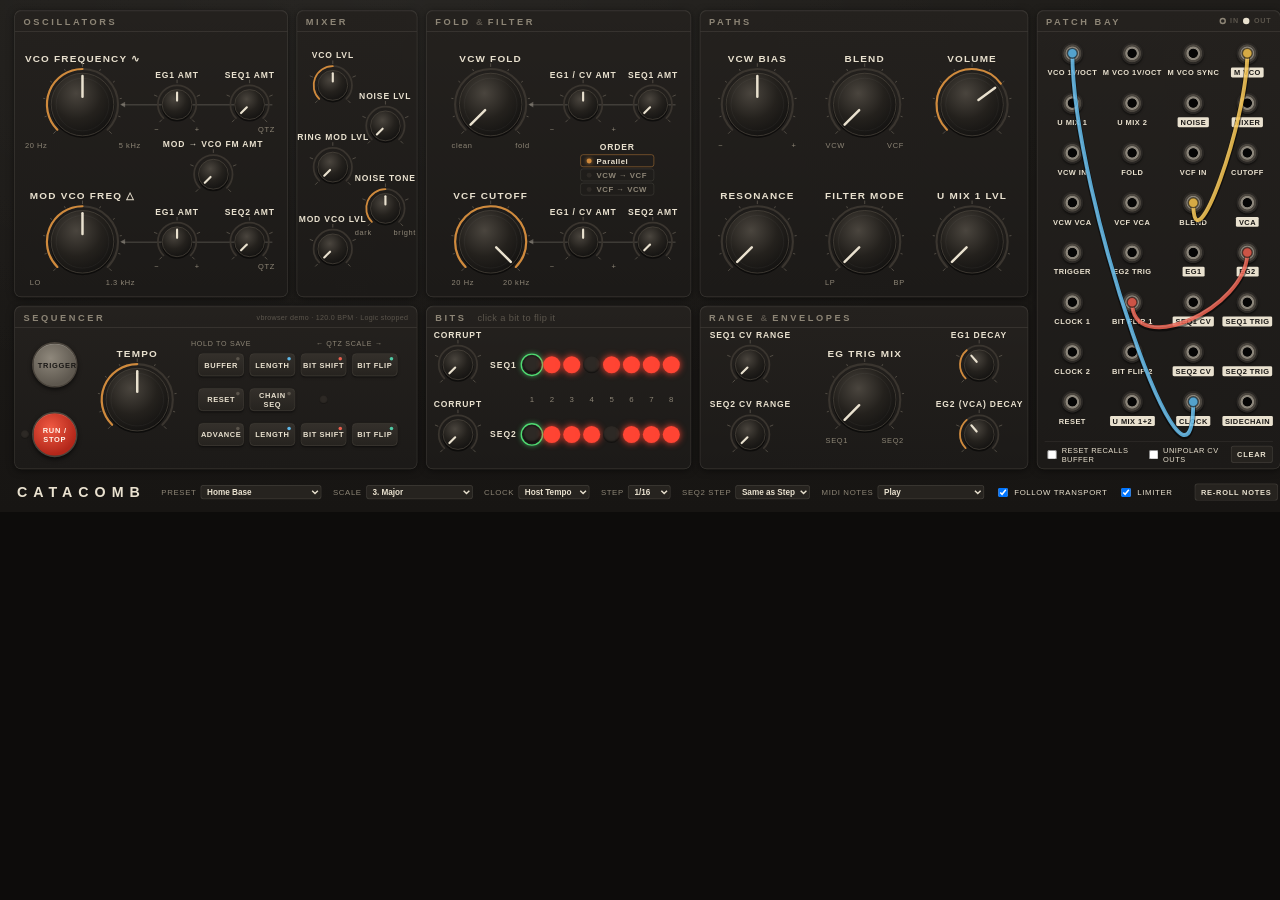
==== commit 82083829: "M6: faster engine, output limiter, 13 factory presets - Pitch, cutoff and fold curves at the host ra" ====
--- a/ui/index.html
+++ b/ui/index.html
@@ -72,7 +72,7 @@
 
     <div class="row bottom">
       <section class="sec mod" style="width: 567px">
-        <h2>Sequencer</h2>
+        <h2>Sequencer <span id="status"></span></h2>
         <span class="place lamp" id="runLamp" data-x="14" data-y="180"></span>
         <button class="place pad round" data-x="56" data-y="82" data-button="Trigger" title="TRIGGER: fire both envelopes">Trigger</button>
         <button class="place pad round red" data-x="56" data-y="180" data-button="RunStop" title="RUN / STOP the sequencers (they don't reset)">Run / Stop</button>
@@ -125,15 +125,16 @@
     </aside>
 
     <footer class="bar">
-      <div class="brand-block"><span class="brand">CATACOMB</span><span class="tag">parallel generative synthesizer</span></div>
+      <div class="brand-block"><span class="brand">CATACOMB</span></div>
+      <label>Preset <select id="preset"></select></label>
       <label>Scale <select id="scale"></select></label>
       <label>Clock <select data-param="clockSource"></select></label>
       <label>Step <select data-param="clockDiv"></select></label>
       <label>SEQ2 step <select data-param="clock2Div"></select></label>
       <label>MIDI notes <select data-param="midiNotes"></select></label>
       <label class="check"><input type="checkbox" data-param="followTransport"> Follow transport</label>
+      <label class="check" title="Keeps the output under −1 dBFS"><input type="checkbox" data-param="outputLimiter"> Limiter</label>
       <button class="small-btn" id="reroll" title="New random voltages for every bit that's on (rhythm kept)">Re-roll notes</button>
-      <span id="status"></span>
     </footer>
     <div id="readout" hidden></div>
     <div id="tip" hidden><b></b><span></span></div>
--- a/ui/style.css
+++ b/ui/style.css
@@ -280,15 +280,17 @@
 }
 .small-btn:active { background: #3a3631; }
 #status {
-  margin-left: auto;
+  float: right;
   font-size: 10px;
+  font-weight: 500;
   color: var(--faint);
   letter-spacing: 0.04em;
   text-transform: none;
-  line-height: 1.25;
-  text-align: right;
-  max-width: 300px;
-}
+  margin-top: 2px;
+}
+#preset { width: 170px; }
+.bar { gap: 16px; }
+.bar .small-btn { margin-left: auto; }
 
 /* ---- Patch bay ------------------------------------------------------------------------------ */
 .bay { grid-area: bay; display: flex; flex-direction: column; padding: 0 10px 8px; }
